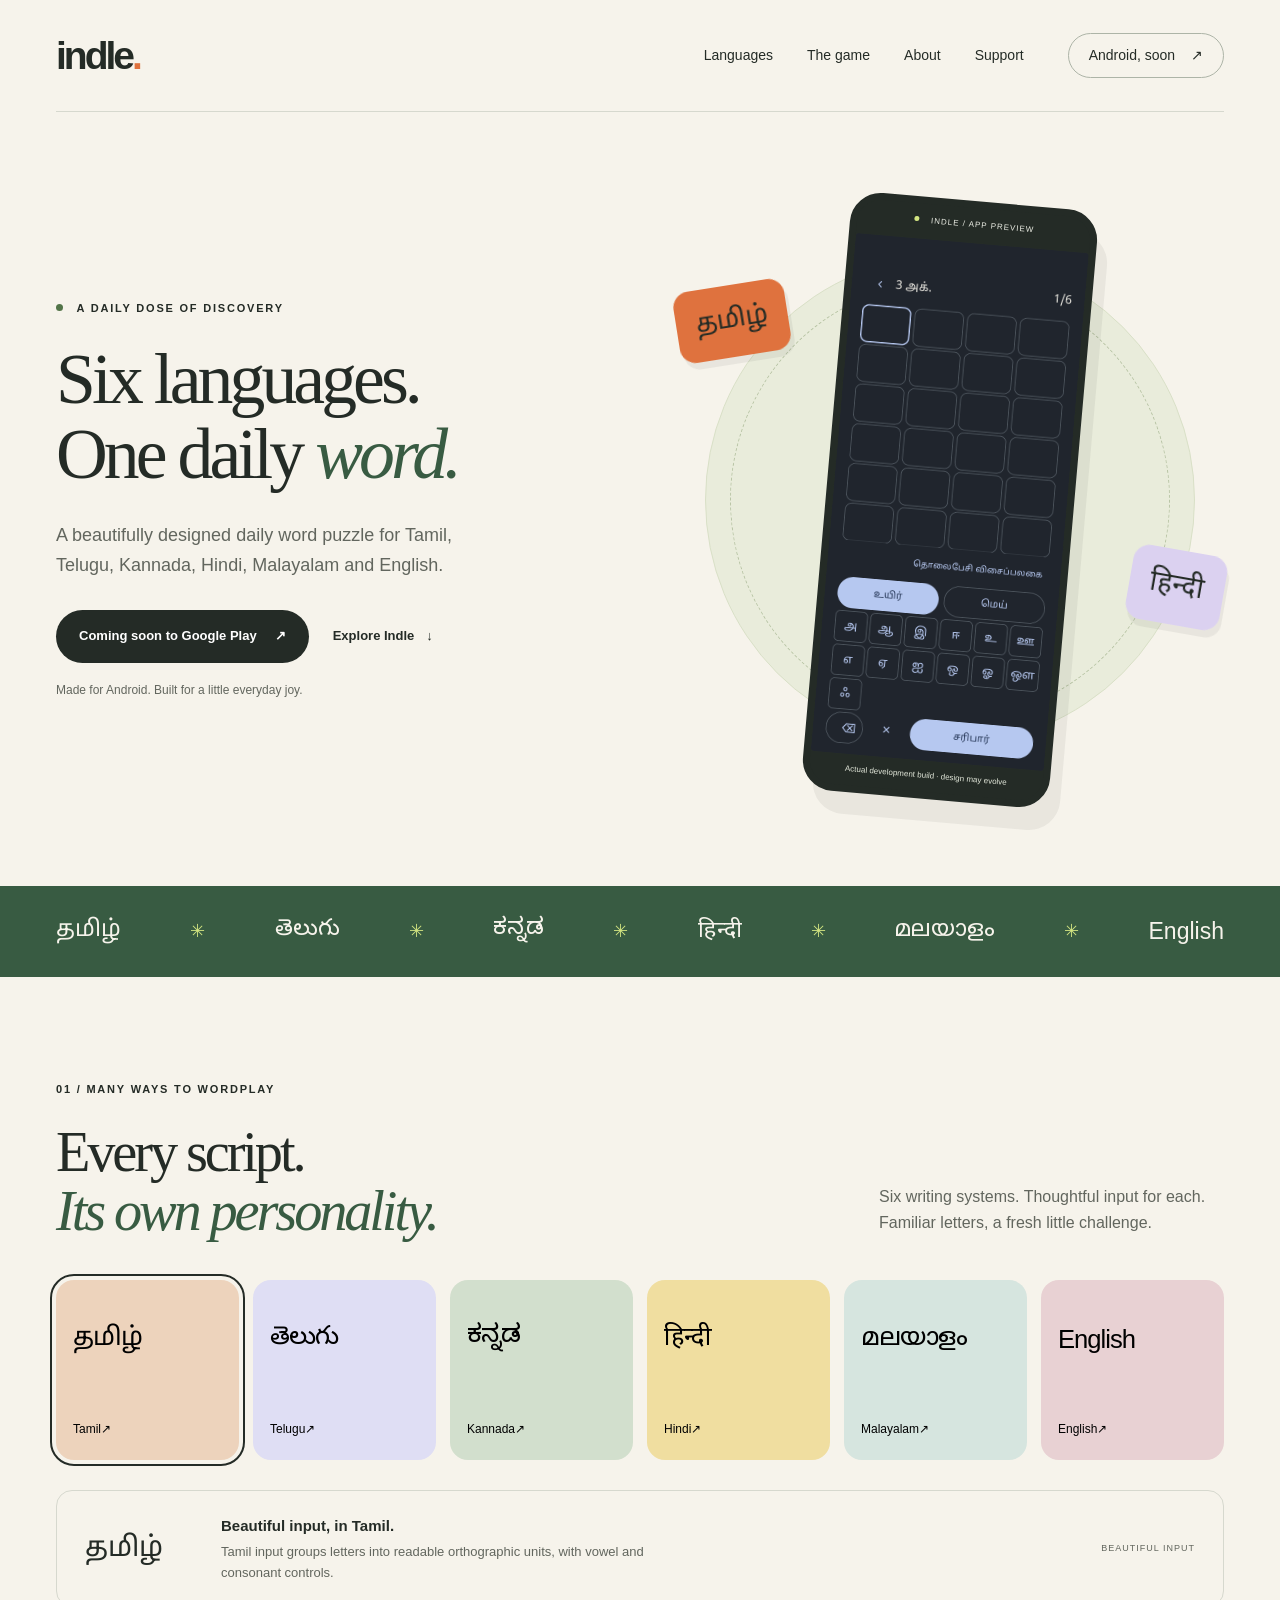
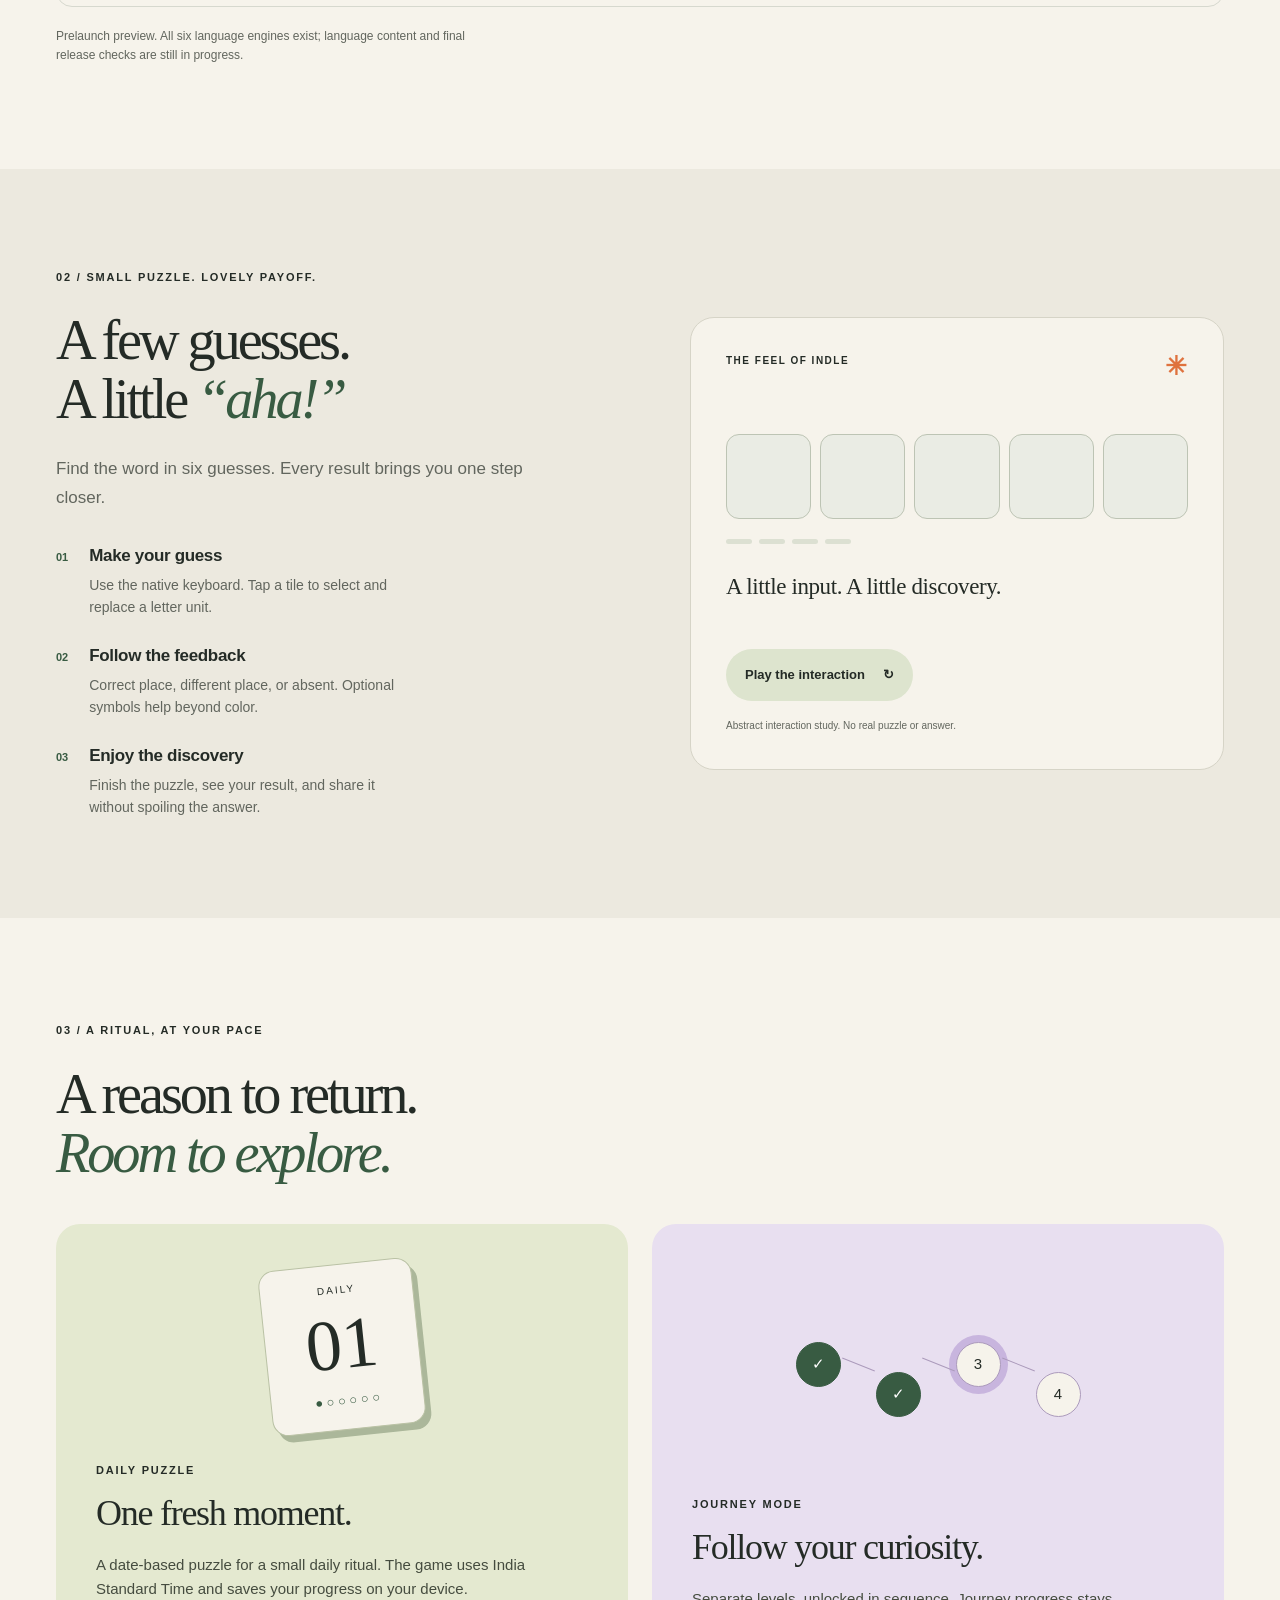
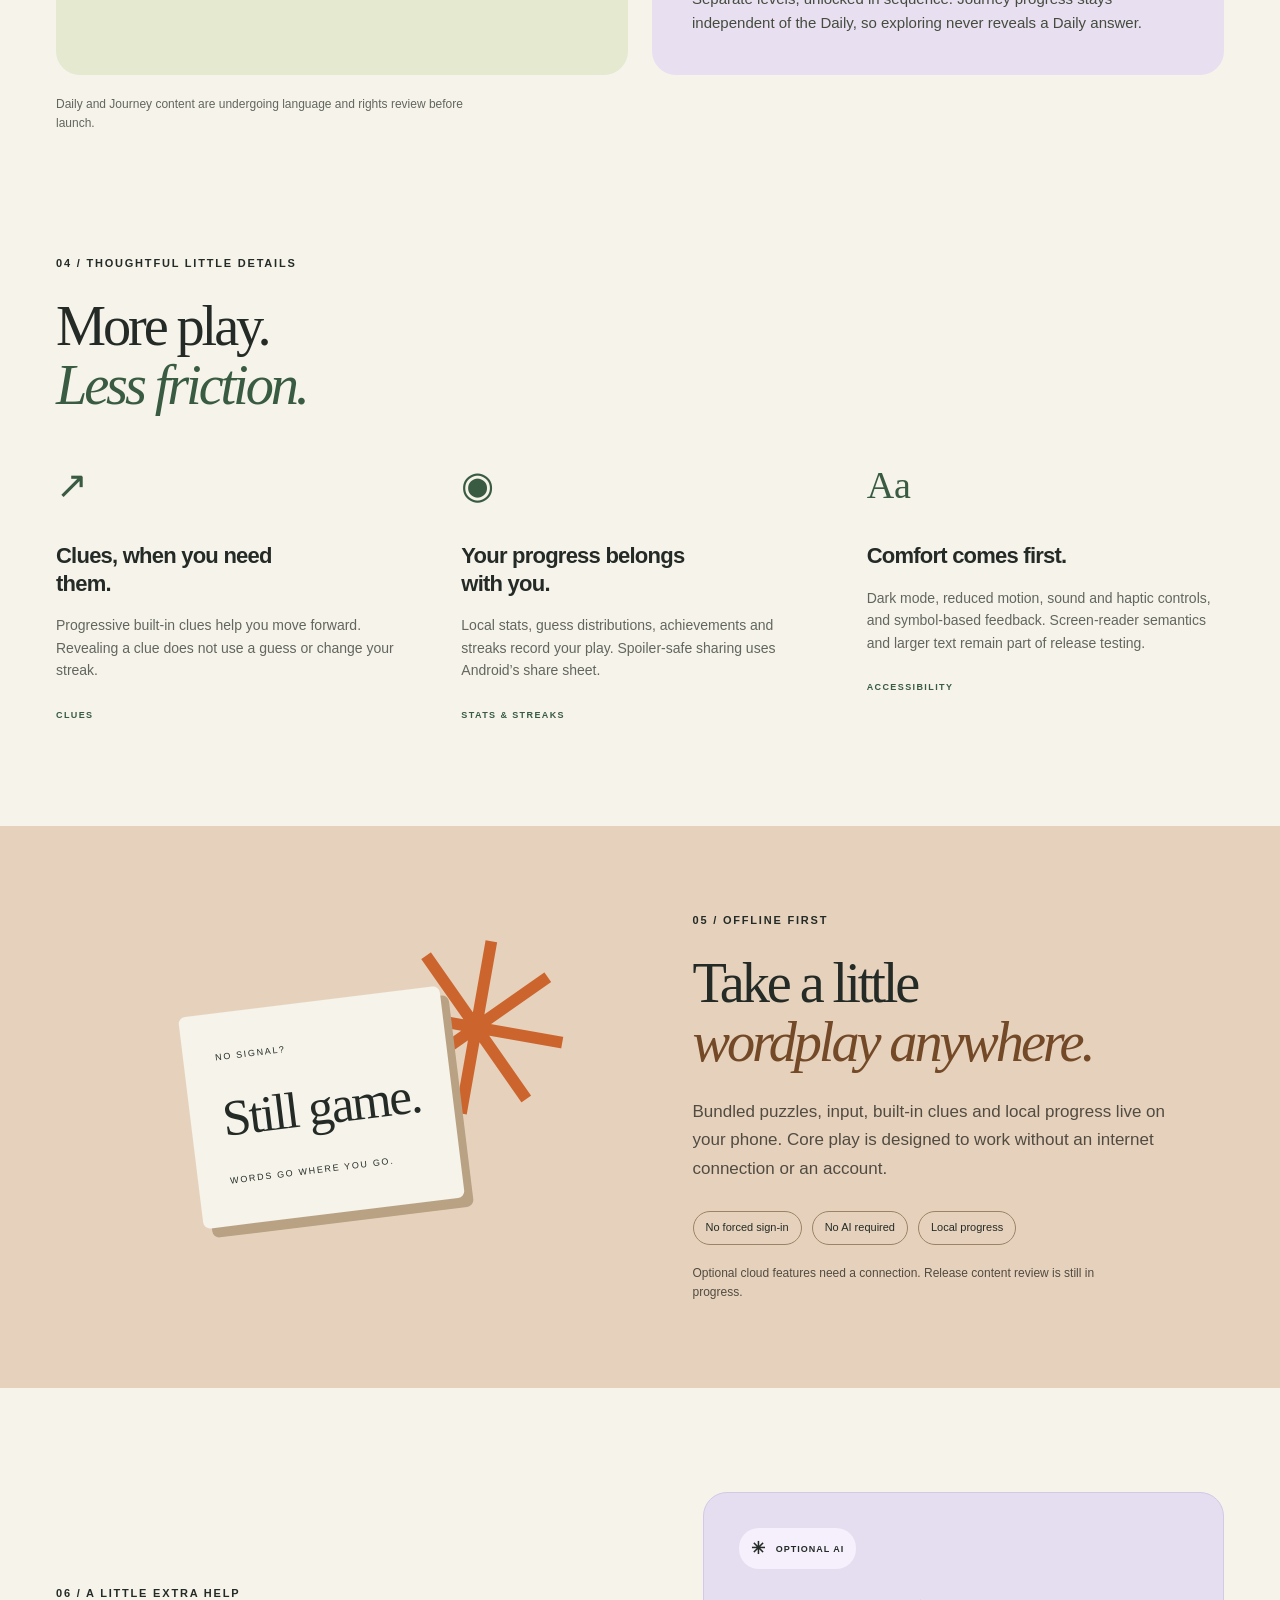
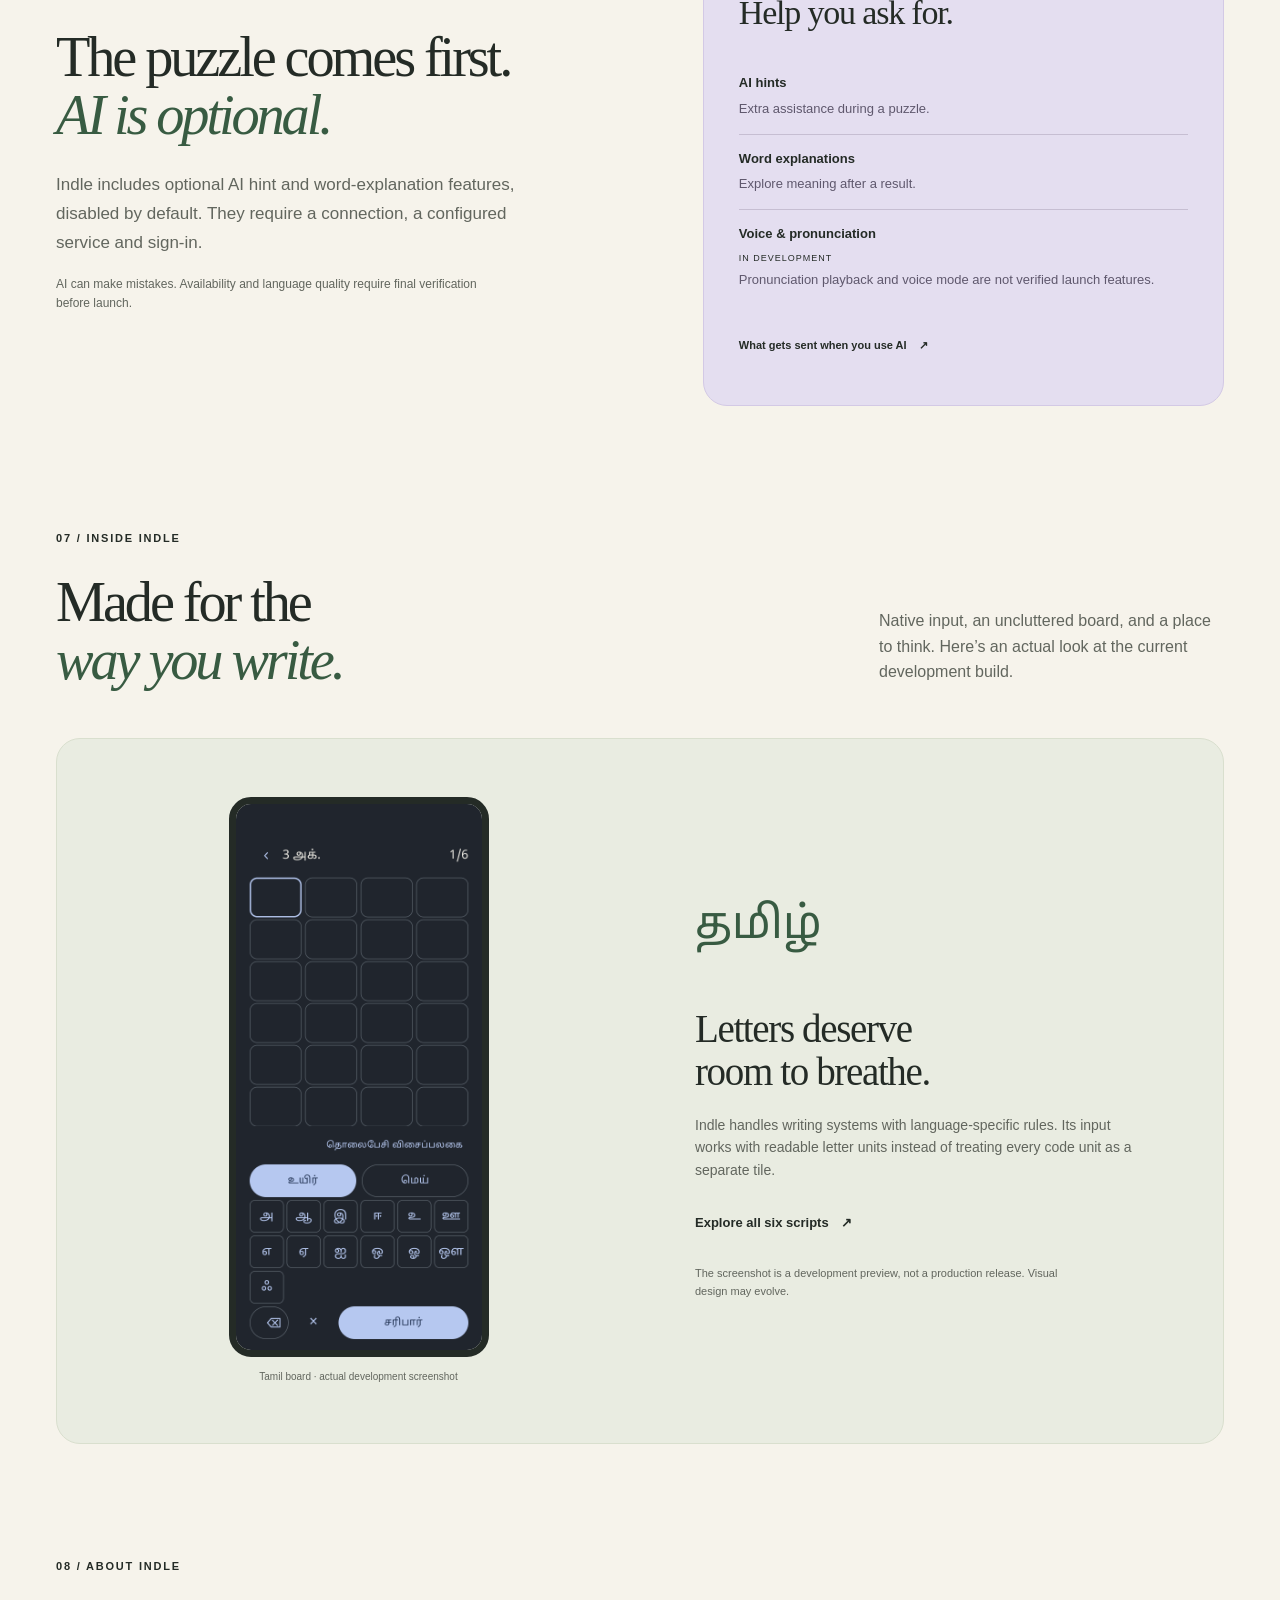
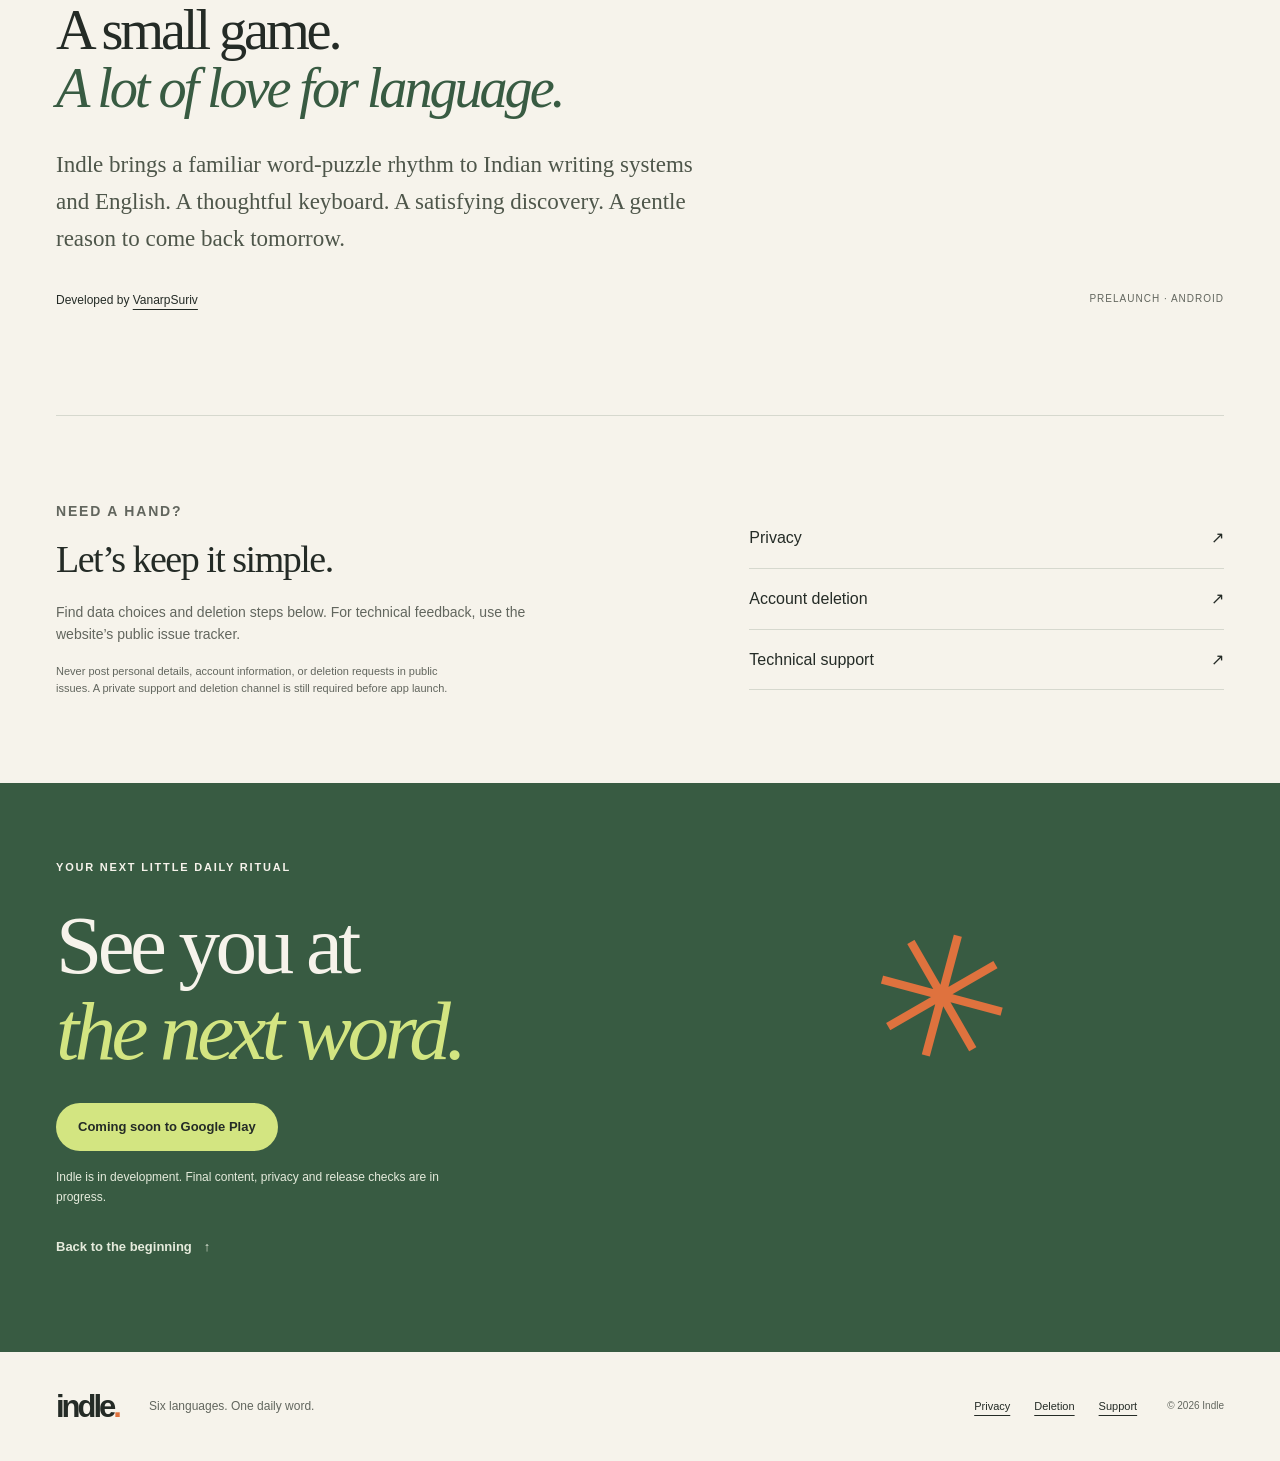
==== index.html @ 107a2e64 "feat: publish Indle prelaunch website" ====
<!doctype html>
<html lang="en">
<head>
  <meta charset="utf-8">
  <meta name="viewport" content="width=device-width, initial-scale=1">
  <meta name="theme-color" content="#f6f3eb">
  <title>Indle — Daily Word Puzzle</title>
  <meta name="description" content="Six languages. One daily word. Meet Indle, an offline-first Android word puzzle for Tamil, Telugu, Kannada, Hindi, Malayalam and English. Coming soon.">
  <link rel="canonical" href="https://vanarpsuriv.github.io/Indle-site/">
  <meta property="og:type" content="website">
  <meta property="og:title" content="Indle — Daily Word Puzzle">
  <meta property="og:description" content="A little wordplay. A little discovery. Six languages, one daily ritual. Coming soon to Google Play.">
  <meta property="og:url" content="https://vanarpsuriv.github.io/Indle-site/">
  <meta property="og:image" content="https://vanarpsuriv.github.io/Indle-site/assets/social-card.png">
  <meta property="og:image:alt" content="Indle. Six languages. One daily word.">
  <meta name="twitter:card" content="summary_large_image">
  <meta name="twitter:title" content="Indle — Daily Word Puzzle">
  <meta name="twitter:description" content="Six languages. One daily word. Coming soon to Google Play.">
  <meta name="twitter:image" content="https://vanarpsuriv.github.io/Indle-site/assets/social-card.png">
  <link rel="icon" href="assets/favicon.svg" type="image/svg+xml">
  <link rel="stylesheet" href="styles.css">
  <script src="site.js" defer></script>
</head>
<body>
  <a class="skip" href="#main">Skip to content</a>
  <header class="header wrap">
    <a class="wordmark" href="./" aria-label="Indle home">indle<span class="brand-dot">.</span></a>
    <details class="navigation" open>
      <summary>Menu <span aria-hidden="true">+</span></summary>
      <nav aria-label="Main navigation">
        <a href="#languages">Languages</a><a href="#how-it-works">The game</a><a href="#about">About</a><a href="#support">Support</a>
      </nav>
    </details>
    <a class="nav-cta" href="#android">Android, soon <span aria-hidden="true">↗</span></a>
  </header>
  <main id="main">
    <section class="hero wrap" aria-labelledby="hero-title">
      <div class="hero-copy">
        <p class="eyebrow"><span class="status-dot"></span> A DAILY DOSE OF DISCOVERY</p>
        <h1 id="hero-title">Six languages.<br>One daily <em>word.</em></h1>
        <p class="hero-description">A beautifully designed daily word puzzle for Tamil, Telugu, Kannada, Hindi, Malayalam and English.</p>
        <div class="hero-actions"><a class="button dark" href="#android">Coming soon to Google Play <span aria-hidden="true">↗</span></a><a class="text-link" href="#languages">Explore Indle <span aria-hidden="true">↓</span></a></div>
        <p class="fine">Made for Android. Built for a little everyday joy.</p>
      </div>
      <div class="hero-art">
        <div class="art-ring" aria-hidden="true"></div>
        <div class="script-sticker tamil" lang="ta">தமிழ்</div>
        <div class="script-sticker hindi" lang="hi">हिन्दी</div>
        <figure class="phone-preview">
          <div class="phone-label"><span class="status-dot"></span> INDLE / APP PREVIEW</div>
          <img src="assets/app-board.png" width="1080" height="2400" alt="Actual Indle development build in dark mode, showing an empty Tamil puzzle board and native Tamil keyboard." fetchpriority="high">
          <figcaption>Actual development build · design may evolve</figcaption>
        </figure>
      </div>
    </section>
    <div class="script-ribbon" aria-label="The six Indle languages"><div class="wrap ribbon-inner"><span lang="ta">தமிழ்</span><span aria-hidden="true">✳</span><span lang="te">తెలుగు</span><span aria-hidden="true">✳</span><span lang="kn">ಕನ್ನಡ</span><span aria-hidden="true">✳</span><span lang="hi">हिन्दी</span><span aria-hidden="true">✳</span><span lang="ml">മലയാളം</span><span aria-hidden="true">✳</span><span>English</span></div></div>

    <section class="section wrap" id="languages" aria-labelledby="languages-title">
      <div class="section-heading"><p class="eyebrow">01 / MANY WAYS TO WORDPLAY</p><div class="heading-row"><h2 id="languages-title">Every script.<br><em>Its own personality.</em></h2><p>Six writing systems. Thoughtful input for each. Familiar letters, a fresh little challenge.</p></div></div>
      <div class="language-grid" aria-label="Select a language to explore its writing system">
        <button class="language-card lang-ta" data-language="Tamil" data-script="தமிழ்" data-lang="ta" data-description="Tamil input groups letters into readable orthographic units, with vowel and consonant controls." aria-pressed="true"><span class="native" lang="ta">தமிழ்</span><span class="language-name">Tamil <span aria-hidden="true">↗</span></span></button>
        <button class="language-card lang-te" data-language="Telugu" data-script="తెలుగు" data-lang="te" data-description="Telugu has its own script rules and custom input, keeping each writing system distinct." aria-pressed="false"><span class="native" lang="te">తెలుగు</span><span class="language-name">Telugu <span aria-hidden="true">↗</span></span></button>
        <button class="language-card lang-kn" data-language="Kannada" data-script="ಕನ್ನಡ" data-lang="kn" data-description="Kannada uses a dedicated script engine and language-specific keyboard." aria-pressed="false"><span class="native" lang="kn">ಕನ್ನಡ</span><span class="language-name">Kannada <span aria-hidden="true">↗</span></span></button>
        <button class="language-card lang-hi" data-language="Hindi" data-script="हिन्दी" data-lang="hi" data-description="Hindi input follows Devanagari writing rules rather than counting raw code units as letters." aria-pressed="false"><span class="native" lang="hi">हिन्दी</span><span class="language-name">Hindi <span aria-hidden="true">↗</span></span></button>
        <button class="language-card lang-ml" data-language="Malayalam" data-script="മലയാളം" data-lang="ml" data-description="Malayalam has independent script rules and native input designed around its writing system." aria-pressed="false"><span class="native" lang="ml">മലയാളം</span><span class="language-name">Malayalam <span aria-hidden="true">↗</span></span></button>
        <button class="language-card lang-en" data-language="English" data-script="English" data-lang="en" data-description="English uses familiar QWERTY input and the same six-guess puzzle rhythm." aria-pressed="false"><span class="native">English</span><span class="language-name">English <span aria-hidden="true">↗</span></span></button>
      </div>
      <div class="language-detail"><span id="selected-script" lang="ta">தமிழ்</span><div aria-live="polite" aria-atomic="true"><strong id="selected-language">Beautiful input, in Tamil.</strong><p id="language-description">Tamil input groups letters into readable orthographic units, with vowel and consonant controls.</p></div><span class="detail-tag">BEAUTIFUL INPUT</span></div>
      <p class="fine launch-note">Prelaunch preview. All six language engines exist; language content and final release checks are still in progress.</p>
    </section>

    <section class="play-section" id="how-it-works" aria-labelledby="how-title"><div class="wrap play-layout">
      <div><p class="eyebrow">02 / SMALL PUZZLE. LOVELY PAYOFF.</p><h2 id="how-title">A few guesses.<br>A little <em>“aha!”</em></h2><p class="section-intro">Find the word in six guesses. Every result brings you one step closer.</p><ol class="steps"><li><span>01</span><div><h3>Make your guess</h3><p>Use the native keyboard. Tap a tile to select and replace a letter unit.</p></div></li><li><span>02</span><div><h3>Follow the feedback</h3><p>Correct place, different place, or absent. Optional symbols help beyond color.</p></div></li><li><span>03</span><div><h3>Enjoy the discovery</h3><p>Finish the puzzle, see your result, and share it without spoiling the answer.</p></div></li></ol></div>
      <div class="interaction-card"><div class="card-top"><span>THE FEEL OF INDLE</span><span aria-hidden="true">✳</span></div><div class="demo-tiles" aria-hidden="true"><span></span><span></span><span></span><span></span><span></span></div><div class="demo-progress" aria-hidden="true"><span></span><span></span><span></span><span></span></div><div class="confetti" aria-hidden="true"></div><p class="demo-state" id="demo-state" aria-live="polite">A little input. A little discovery.</p><button class="button demo-button" id="replay">Play the interaction <span aria-hidden="true">↻</span></button><p class="fine">Abstract interaction study. No real puzzle or answer.</p></div>
    </div></section>

    <section class="section wrap" aria-labelledby="modes-title"><p class="eyebrow">03 / A RITUAL, AT YOUR PACE</p><h2 id="modes-title">A reason to return.<br><em>Room to explore.</em></h2><div class="mode-grid">
      <article class="mode-card daily" id="daily"><div class="mode-illustration calendar" aria-hidden="true"><span>DAILY</span><strong>01</strong><div>● ○ ○ ○ ○ ○</div></div><p class="eyebrow">DAILY PUZZLE</p><h3>One fresh moment.</h3><p>A date-based puzzle for a small daily ritual. The game uses India Standard Time and saves your progress on your device.</p></article>
      <article class="mode-card journey" id="journey"><div class="mode-illustration journey-path" aria-hidden="true"><i>✓</i><span></span><i>✓</i><span></span><i>3</i><span></span><i>4</i></div><p class="eyebrow">JOURNEY MODE</p><h3>Follow your curiosity.</h3><p>Separate levels, unlocked in sequence. Journey progress stays independent of the Daily, so exploring never reveals a Daily answer.</p></article>
    </div><p class="fine launch-note">Daily and Journey content are undergoing language and rights review before launch.</p></section>

    <section class="section wrap feature-section" aria-labelledby="features-title"><div class="section-heading"><p class="eyebrow">04 / THOUGHTFUL LITTLE DETAILS</p><h2 id="features-title">More play.<br><em>Less friction.</em></h2></div><div class="feature-grid">
      <article class="feature"><div class="feature-symbol" aria-hidden="true">↗</div><h3>Clues, when you need them.</h3><p>Progressive built-in clues help you move forward. Revealing a clue does not use a guess or change your streak.</p><span class="feature-label">CLUES</span></article>
      <article class="feature"><div class="feature-symbol" aria-hidden="true">◉</div><h3>Your progress belongs with you.</h3><p>Local stats, guess distributions, achievements and streaks record your play. Spoiler-safe sharing uses Android’s share sheet.</p><span class="feature-label">STATS &amp; STREAKS</span></article>
      <article class="feature"><div class="feature-symbol" aria-hidden="true">Aa</div><h3>Comfort comes first.</h3><p>Dark mode, reduced motion, sound and haptic controls, and symbol-based feedback. Screen-reader semantics and larger text remain part of release testing.</p><span class="feature-label">ACCESSIBILITY</span></article>
    </div></section>

    <section class="offline-section" id="offline" aria-labelledby="offline-title"><div class="wrap offline-layout"><div class="offline-art" aria-hidden="true"><div class="sun">✳</div><div class="offline-note"><span>NO SIGNAL?</span><strong>Still game.</strong><span>WORDS GO WHERE YOU GO.</span></div></div><div><p class="eyebrow">05 / OFFLINE FIRST</p><h2 id="offline-title">Take a little<br><em>wordplay anywhere.</em></h2><p class="section-intro">Bundled puzzles, input, built-in clues and local progress live on your phone. Core play is designed to work without an internet connection or an account.</p><div class="offline-facts"><span>No forced sign-in</span><span>No AI required</span><span>Local progress</span></div><p class="fine">Optional cloud features need a connection. Release content review is still in progress.</p></div></div></section>

    <section class="section wrap" id="ai" aria-labelledby="ai-title"><div class="ai-layout"><div><p class="eyebrow">06 / A LITTLE EXTRA HELP</p><h2 id="ai-title">The puzzle comes first.<br><em>AI is optional.</em></h2><p class="section-intro">Indle includes optional AI hint and word-explanation features, disabled by default. They require a connection, a configured service and sign-in.</p><p class="fine">AI can make mistakes. Availability and language quality require final verification before launch.</p></div><div class="ai-card"><div class="ai-chip"><span aria-hidden="true">✳</span> OPTIONAL AI</div><h3>Help you ask for.</h3><ul><li><strong>AI hints</strong><span>Extra assistance during a puzzle.</span></li><li><strong>Word explanations</strong><span>Explore meaning after a result.</span></li><li id="voice"><strong>Voice &amp; pronunciation <span class="small-badge">IN DEVELOPMENT</span></strong><span>Pronunciation playback and voice mode are not verified launch features.</span></li></ul><a class="text-link" href="privacy.html#app-ai">What gets sent when you use AI <span aria-hidden="true">↗</span></a></div></div></section>

    <section class="section wrap screenshots" id="screenshots" aria-labelledby="screens-title"><div class="heading-row"><div><p class="eyebrow">07 / INSIDE INDLE</p><h2 id="screens-title">Made for the<br><em>way you write.</em></h2></div><p>Native input, an uncluttered board, and a place to think. Here’s an actual look at the current development build.</p></div><div class="screenshot-layout"><figure><a href="assets/app-board.png" aria-label="Open full-size screenshot of the Tamil board"><img src="assets/app-board.png" width="1080" height="2400" alt="Empty Tamil board with six rows, selected tile outline, and Tamil vowel keyboard in Indle’s dark mode." loading="lazy" decoding="async"></a><figcaption>Tamil board · actual development screenshot</figcaption></figure><div class="screenshot-notes"><span class="big-script" lang="ta">தமிழ்</span><h3>Letters deserve<br>room to breathe.</h3><p>Indle handles writing systems with language-specific rules. Its input works with readable letter units instead of treating every code unit as a separate tile.</p><a class="text-link" href="#languages">Explore all six scripts <span aria-hidden="true">↗</span></a><p class="fine">The screenshot is a development preview, not a production release. Visual design may evolve.</p></div></div></section>

    <section class="section wrap about" id="about" aria-labelledby="about-title"><p class="eyebrow">08 / ABOUT INDLE</p><h2 id="about-title">A small game.<br><em>A lot of love for language.</em></h2><p class="about-copy">Indle brings a familiar word-puzzle rhythm to Indian writing systems and English. A thoughtful keyboard. A satisfying discovery. A gentle reason to come back tomorrow.</p><div class="about-bottom"><span>Developed by <a href="https://github.com/VanarpSuriv">VanarpSuriv</a></span><span class="prelaunch">PRELAUNCH · ANDROID</span></div></section>

    <section class="support-section wrap" id="support" aria-labelledby="support-title"><div><p class="eyebrow">NEED A HAND?</p><h2 id="support-title">Let’s keep it simple.</h2><p>Find data choices and deletion steps below. For technical feedback, use the website’s public issue tracker.</p><p class="fine">Never post personal details, account information, or deletion requests in public issues. A private support and deletion channel is still required before app launch.</p></div><div class="support-links"><a href="privacy.html">Privacy <span aria-hidden="true">↗</span></a><a href="account-deletion.html">Account deletion <span aria-hidden="true">↗</span></a><a href="https://github.com/VanarpSuriv/Indle-site/issues">Technical support <span aria-hidden="true">↗</span></a></div></section>

    <section class="android-section" id="android" aria-labelledby="android-title"><div class="wrap"><p class="eyebrow">YOUR NEXT LITTLE DAILY RITUAL</p><h2 id="android-title">See you at<br><em>the next word.</em><span aria-hidden="true">✳</span></h2><p class="launch-pill">Coming soon to Google Play</p><p>Indle is in development. Final content, privacy and release checks are in progress.</p><a class="text-link" href="#main">Back to the beginning <span aria-hidden="true">↑</span></a></div></section>
  </main>
  <footer class="wrap footer"><a class="wordmark" href="./" aria-label="Indle home">indle<span class="brand-dot">.</span></a><p>Six languages. One daily word.</p><nav aria-label="Footer navigation"><a href="privacy.html">Privacy</a><a href="account-deletion.html">Deletion</a><a href="#support">Support</a></nav><span class="fine">© 2026 Indle</span></footer>
</body>
</html>
---- styles.css ----
@font-face{font-family:Noto Tamil;src:url('assets/fonts/noto_sans_tamil.ttf') format('truetype');font-display:swap}
@font-face{font-family:Noto Telugu;src:url('assets/fonts/noto_sans_telugu.ttf') format('truetype');font-display:swap}
@font-face{font-family:Noto Kannada;src:url('assets/fonts/noto_sans_kannada.ttf') format('truetype');font-display:swap}
@font-face{font-family:Noto Hindi;src:url('assets/fonts/noto_sans_devanagari.ttf') format('truetype');font-display:swap}
@font-face{font-family:Noto Malayalam;src:url('assets/fonts/noto_sans_malayalam.ttf') format('truetype');font-display:swap}
:root{--paper:#f6f3eb;--ink:#242b26;--muted:#62665e;--green:#385b42;--line:#d6d8ce;--orange:#df723e;--lavender:#dbd1f0;--lime:#d3e581;--radius:24px}
*{box-sizing:border-box}html{scroll-behavior:smooth;scroll-padding-top:26px}body{margin:0;background:var(--paper);color:var(--ink);font-family:Arial,Helvetica,sans-serif;font-size:16px;line-height:1.6}button,a{-webkit-tap-highlight-color:transparent}button{font:inherit}a{color:inherit;text-underline-offset:5px}button,a,summary{touch-action:manipulation}a:focus-visible,button:focus-visible,summary:focus-visible{outline:3px solid #315fab;outline-offset:6px}button{cursor:pointer}img{display:block;max-width:100%;height:auto}h1,h2,h3,p,figure{margin:0}h1,h2{font-family:Georgia,'Times New Roman',serif;font-weight:400;line-height:1.04;letter-spacing:-.055em}h1{font-size:clamp(58px,5.6vw,88px)}h2{font-size:clamp(44px,4.4vw,64px)}h3{font-size:24px;line-height:1.25;letter-spacing:-.035em}em{font-weight:400}p{max-width:65ch}h1 em,h2 em{color:var(--green)}.wrap{width:min(1280px,calc(100% - 112px));margin-inline:auto}.header{height:112px;display:flex;align-items:center;gap:44px;border-bottom:1px solid var(--line)}.wordmark{font-weight:800;font-size:39px;letter-spacing:-3px;line-height:1;text-decoration:none}.brand-dot{color:var(--orange)}.navigation{margin-left:auto}.navigation summary{display:none}.navigation nav{display:flex;align-items:center;gap:34px}.navigation a,.nav-cta{font-size:14px;text-decoration:none}.navigation a:hover,.text-link:hover{text-decoration:underline}.nav-cta{border:1px solid #adb4a7;border-radius:30px;padding:10px 20px;white-space:nowrap}.nav-cta span{margin-left:12px}.skip{position:absolute;top:12px;left:12px;background:var(--ink);color:white;padding:12px 20px;z-index:10;transform:translateY(-180%)}.skip:focus{transform:none}.eyebrow{font-size:11px;font-weight:700;letter-spacing:1.8px;line-height:1.5;margin-bottom:26px}.status-dot{display:inline-block;width:7px;height:7px;border-radius:50%;background:#527448;margin-right:9px;vertical-align:1px}.hero{display:grid;grid-template-columns:1.08fr 1fr;gap:28px;padding-block:78px 76px;align-items:center;min-height:770px}.hero h1{margin-bottom:30px}.hero-description{font-size:18px;color:var(--muted);line-height:1.65;max-width:425px}.hero-actions{display:flex;align-items:center;gap:24px;margin:30px 0 18px;flex-wrap:wrap}.button{display:inline-flex;align-items:center;justify-content:space-between;gap:18px;border-radius:30px;padding:16px 23px;min-height:52px;text-decoration:none;font-size:13px;font-weight:600;border:0;transition:transform .2s,background .2s}.button:hover{transform:translateY(-2px)}.dark{background:var(--ink);color:white}.dark:hover{background:var(--green)}.text-link{display:inline-flex;align-items:center;gap:12px;text-decoration:none;font-size:13px;font-weight:600;min-height:48px}.fine{font-size:12px;line-height:1.6;color:var(--muted)}.hero-art{position:relative;display:flex;justify-content:center;min-height:620px;align-items:center}.art-ring{position:absolute;width:min(100%,490px);height:490px;border-radius:50%;background:#e9ecdb;transform:rotate(-15deg);border:1px solid #d9e0c7}.art-ring:after{content:'';position:absolute;inset:24px;border-radius:50%;border:1px dashed #b9c5a6}.phone-preview{position:relative;width:248px;border:7px solid var(--ink);border-radius:31px;background:var(--ink);transform:rotate(5deg);box-shadow:12px 22px 0 #242b2610;overflow:hidden}.phone-label{color:#eceee5;font-size:8px;letter-spacing:1px;padding:11px 7px;text-align:center}.phone-label .status-dot{background:var(--lime);height:5px;width:5px}.phone-preview img{border-radius:4px}.phone-preview figcaption{padding:9px 7px;color:#e2e7da;text-align:center;font-size:8px}.script-sticker{position:absolute;z-index:1;border-radius:16px;padding:15px 20px;box-shadow:3px 7px 0 #242b2610}.tamil{left:0;top:95px;transform:rotate(-9deg);background:var(--orange);color:#232b25;font-size:26px}.hindi{right:0;top:360px;transform:rotate(10deg);background:var(--lavender);font-size:28px}.script-ribbon{background:var(--green);color:var(--paper);padding:27px 0}.ribbon-inner{display:flex;align-items:center;justify-content:space-between;gap:14px;font-size:23px}.ribbon-inner>[aria-hidden]{color:var(--lime);font-size:18px}.section{padding-block:104px}.section-heading{margin-bottom:40px}.heading-row{display:flex;align-items:flex-end;justify-content:space-between;gap:60px}.heading-row>p{max-width:345px;color:var(--muted);padding-bottom:5px;font-size:16px}.language-grid{display:grid;grid-template-columns:repeat(6,1fr);gap:14px}.language-card{padding:34px 16px 20px;min-height:180px;border:1px solid transparent;border-radius:18px;text-align:left;display:flex;flex-direction:column;justify-content:space-between;gap:25px;transition:transform .22s,box-shadow .22s}.language-card:hover{transform:translateY(-5px)}.language-card[aria-pressed=true]{outline:2px solid var(--ink);outline-offset:4px}.native{font-size:clamp(20px,2vw,27px);line-height:1.9;white-space:nowrap;letter-spacing:-1px}.language-name{display:flex;align-items:center;justify-content:space-between;font-size:12px}.lang-ta{background:#edd3bc}.lang-te{background:#dfdef4}.lang-kn{background:#d2dfcd}.lang-hi{background:#f0dea0}.lang-ml{background:#d6e5df}.lang-en{background:#e8d1d3}.language-detail{margin-top:30px;display:flex;align-items:center;gap:26px;padding:22px 28px;border:1px solid var(--line);border-radius:16px}.language-detail>span:first-child{font-size:28px;min-width:110px;line-height:2}.language-detail strong{font-size:15px}.language-detail p{font-size:13px;color:var(--muted);margin-top:3px}.detail-tag{margin-left:auto;font-size:9px;letter-spacing:1px;white-space:nowrap;color:var(--muted)}.launch-note{margin-top:20px}.play-section{background:#ece9df;padding-block:100px}.play-layout{display:grid;grid-template-columns:1fr 1fr;gap:100px;align-items:center}.section-intro{font-size:17px;color:var(--muted);margin-top:26px;line-height:1.7;max-width:490px}.steps{list-style:none;padding:0;margin:33px 0 0;display:grid;gap:27px}.steps li{display:flex;gap:21px;align-items:flex-start}.steps li>span{font-size:11px;font-weight:700;margin-top:4px;color:var(--green)}.steps h3{font-size:17px;margin-bottom:7px;letter-spacing:-.02em}.steps p{font-size:14px;color:var(--muted);max-width:330px}.interaction-card{position:relative;background:var(--paper);padding:35px;border-radius:var(--radius);border:1px solid #d6d4c7;min-height:393px;overflow:hidden}.card-top{display:flex;justify-content:space-between;font-size:10px;letter-spacing:1.5px;font-weight:600}.card-top span:last-child{color:var(--orange);font-size:26px;line-height:1}.demo-tiles{display:grid;grid-template-columns:repeat(5,1fr);gap:9px;margin:55px 0 20px}.demo-tiles span{aspect-ratio:1;border-radius:13px;background:#eaece4;border:1px solid #bdc4b4;display:flex;align-items:center;justify-content:center;font-size:22px;font-weight:600;transition:background .3s,transform .25s,color .3s,border-color .25s}.demo-tiles .selected{outline:3px solid var(--green);outline-offset:3px;transform:scale(.94)}.demo-tiles .correct{background:var(--green);color:var(--paper);border-color:var(--green)}.demo-tiles .elsewhere{background:#ecd17e;border-color:#c4a345}.demo-tiles .absent{background:#d8dbd2}.demo-progress{display:flex;gap:7px;margin-bottom:28px}.demo-progress span{width:26px;height:5px;border-radius:4px;background:#dce0d2;transition:background .3s}.demo-progress span.done{background:var(--green)}.demo-state{font-family:Georgia,serif;font-size:23px;line-height:1.3;min-height:60px;letter-spacing:-.4px}.demo-button{background:#dde4ce;color:var(--ink);padding:13px 19px;margin:17px 0}.interaction-card .fine{font-size:10px}.confetti{position:absolute;inset:0;pointer-events:none}.confetti i{position:absolute;width:7px;height:12px;background:var(--orange);left:50%;top:40%;animation:burst .9s forwards}.confetti i:nth-child(even){background:var(--green)}.confetti i:nth-child(3n){background:#b19bce}@keyframes burst{to{transform:translate(var(--dx),var(--dy)) rotate(var(--spin));opacity:0}}.mode-grid{margin-top:42px;display:grid;grid-template-columns:1fr 1fr;gap:24px}.mode-card{border-radius:var(--radius);padding:40px}.mode-card .eyebrow{margin-bottom:12px}.mode-card h3{font-family:Georgia,serif;font-weight:400;font-size:36px;margin-bottom:17px}.mode-card p:last-child{max-width:460px;font-size:15px;color:#454c3f}.daily{background:#e4e9d0}.journey{background:#e8dff0}.mode-illustration{height:200px;display:flex;align-items:center;justify-content:center;margin-bottom:32px}.calendar{position:relative;margin-inline:auto;width:154px;height:166px;background:var(--paper);border:1px solid #bac2a5;border-radius:16px;box-shadow:5px 7px 0 #abb79a;transform:rotate(-6deg);display:flex;flex-direction:column;gap:3px}.calendar>span{font-size:10px;letter-spacing:2px}.calendar strong{font-family:Georgia,serif;font-size:72px;font-weight:400;line-height:1.2}.calendar>div{font-size:13px;color:var(--green)}.journey-path{gap:0}.journey-path i{font-style:normal;background:var(--paper);border:1px solid #ac9bbc;border-radius:50%;width:45px;height:45px;display:grid;place-items:center;font-size:15px}.journey-path i:nth-of-type(-n+2){background:var(--green);color:white;border-color:var(--green)}.journey-path i:nth-of-type(3){box-shadow:0 0 0 7px #c8b5de}.journey-path i:nth-of-type(even){transform:translateY(30px)}.journey-path>span{width:35px;height:1px;background:#ac9bbc;transform:rotate(22deg)}.feature-section{padding-top:18px}.feature-grid{display:grid;grid-template-columns:repeat(3,1fr);gap:48px}.feature-symbol{font-family:Georgia,serif;font-size:38px;margin-bottom:27px;color:var(--green)}.feature h3{font-size:22px;max-width:250px;margin-bottom:17px}.feature p{font-size:14px;color:var(--muted)}.feature-label{display:block;font-size:9px;letter-spacing:1.4px;margin-top:26px;color:var(--green);font-weight:700}.offline-section{padding-block:86px;background:#e6d2bc}.offline-layout{display:grid;grid-template-columns:1fr 1fr;gap:105px;align-items:center}.offline-art{min-height:390px;position:relative;display:flex;align-items:center;justify-content:center}.sun{position:absolute;font-size:240px;color:#cc642e;line-height:1;top:0;right:12px;transform:rotate(10deg)}.offline-note{position:relative;background:var(--paper);border-radius:7px;padding:37px 32px;transform:rotate(-7deg);box-shadow:8px 10px 0 #b9a283;display:flex;flex-direction:column;gap:27px;max-width:100%}.offline-note span{font-size:9px;letter-spacing:1.7px}.offline-note strong{font-family:Georgia,serif;font-size:51px;font-weight:400;letter-spacing:-2px;line-height:1.1}.offline-layout h2 em{color:#734927}.offline-layout .fine{margin-top:19px;color:#514b41}.offline-layout .section-intro{color:#514b41}.offline-facts{display:flex;gap:10px;flex-wrap:wrap;margin-top:27px}.offline-facts span{border:1px solid #9c8267;border-radius:20px;padding:7px 12px;font-size:11px}.ai-layout{display:grid;grid-template-columns:1.08fr 1fr;gap:84px;align-items:center}.ai-card{background:#e4def0;border:1px solid #d3c9e5;border-radius:var(--radius);padding:35px}.ai-chip{display:inline-flex;align-items:center;gap:10px;background:#f5f0fc;border-radius:20px;padding:7px 12px;font-size:9px;letter-spacing:1px;font-weight:700;margin-bottom:23px}.ai-chip span{font-size:17px}.ai-card h3{font-family:Georgia,serif;font-size:34px;font-weight:400}.ai-card ul{padding:0;margin:24px 0 17px;list-style:none}.ai-card li{padding-block:14px;border-bottom:1px solid #c6bed2;display:flex;flex-direction:column;font-size:13px;gap:5px}.ai-card li:last-child{border:0}.ai-card li>span{color:#5f586d}.small-badge{display:block;font-weight:400;font-size:9px;letter-spacing:1px;margin-top:6px}.ai-layout>.ai-card .text-link{font-size:11px}.ai-layout>div>.fine{margin-top:17px}.screenshots{padding-top:20px}.screenshot-layout{display:grid;grid-template-columns:1fr 1fr;gap:110px;margin-top:48px;background:#e9ece1;border:1px solid #d9dfce;border-radius:var(--radius);padding:58px 75px;align-items:center}.screenshot-layout figure{margin-inline:auto;max-width:260px}.screenshot-layout img{border:7px solid var(--ink);border-radius:22px}.screenshot-layout figcaption{text-align:center;font-size:10px;color:var(--muted);margin-top:12px}.big-script{font-size:45px;color:var(--green);display:block;margin-bottom:35px;line-height:2}.screenshot-notes h3{font-family:Georgia,serif;font-weight:400;font-size:39px;line-height:1.12;margin-bottom:20px}.screenshot-notes p{font-size:14px;color:var(--muted)}.screenshot-notes .text-link{margin-block:18px}.screenshot-notes .fine{font-size:11px}.about{padding-top:10px;border-bottom:1px solid var(--line)}.about-copy{font-family:Georgia,serif;font-size:23px;line-height:1.6;max-width:660px;color:#4e564a;margin-top:29px}.about-bottom{display:flex;justify-content:space-between;gap:24px;margin-top:34px;font-size:12px}.prelaunch{letter-spacing:1px;font-size:10px;color:var(--muted)}.support-section{display:grid;grid-template-columns:1.25fr 1fr;gap:100px;padding-block:85px}.support-section .eyebrow{margin-bottom:18px}.support-section h2{font-size:38px;letter-spacing:-1.5px;margin-bottom:22px}.support-section p{font-size:14px;color:var(--muted)}.support-section .fine{font-size:11px;margin-top:17px}.support-links{display:flex;flex-direction:column;justify-content:center}.support-links a{display:flex;align-items:center;justify-content:space-between;padding:17px 0;border-bottom:1px solid var(--line);text-decoration:none;font-size:16px}.support-links a:hover{color:var(--green)}.android-section{background:var(--green);color:var(--paper);padding-block:76px 80px;overflow:hidden}.android-section h2{position:relative;font-size:clamp(64px,6.5vw,96px);max-width:950px}.android-section h2 em{color:#d3e581}.android-section h2>span{position:absolute;right:0;top:10px;color:var(--orange);font-size:170px;transform:rotate(15deg)}.launch-pill{display:inline-block;background:var(--lime);color:var(--ink);padding:14px 22px;border-radius:30px;margin:28px 0 17px;font-size:13px;font-weight:600}.android-section .launch-pill+p{font-size:12px;color:#e5ebdc}.android-section .text-link{margin-top:17px;color:#e5ebdc}.footer{display:flex;align-items:center;gap:30px;padding-block:39px}.footer .wordmark{font-size:31px}.footer>p{font-size:12px;color:var(--muted)}.footer nav{margin-left:auto;display:flex;gap:24px;font-size:11px}.footer .fine{font-size:10px}.legal{max-width:820px;padding-block:75px 90px}.legal h1{font-size:64px;margin-bottom:25px}.legal .lead{font-size:20px;font-family:Georgia,serif;color:#50594c;margin-bottom:28px}.legal h2{font-family:Arial,sans-serif;font-weight:600;font-size:23px;letter-spacing:-.5px;margin:35px 0 12px;line-height:1.3}.legal p,.legal li{font-size:15px;color:#50564d}.legal p+p{margin-top:14px}.notice{padding:22px 25px;border:1px solid #c7baa2;border-radius:16px;background:#eee4d5;margin-block:28px}.notice p{color:#544534}.notice strong{color:var(--ink)}.legal li{margin-block:10px}.legal .eyebrow{color:var(--ink)}.legal a{overflow-wrap:anywhere}.error-number{font-family:Georgia,serif;font-size:130px;color:var(--green);line-height:1}
:lang(ta){font-family:Noto Tamil,Arial,sans-serif}:lang(te){font-family:Noto Telugu,Arial,sans-serif}:lang(kn){font-family:Noto Kannada,Arial,sans-serif}:lang(hi){font-family:Noto Hindi,Arial,sans-serif}:lang(ml){font-family:Noto Malayalam,Arial,sans-serif}
@media(min-width:801px){.navigation:not([open])>nav{display:flex}}
@media(min-width:1500px){.hero{gap:85px}.hero-art{margin-right:25px}.hero h1{font-size:91px}}
@media(max-width:1100px){.wrap{width:calc(100% - 72px)}.header{gap:28px}.navigation nav{gap:24px}.hero-actions{gap:12px}.hero{gap:20px}.hero-art{min-height:580px}.tamil{left:0;top:85px;font-size:23px}.hindi{right:-8px;font-size:24px}.language-grid{gap:11px}.language-card{padding:25px 11px 18px;min-height:160px}.native{font-size:20px}.play-layout,.offline-layout{gap:55px}.ai-layout{gap:45px}.screenshot-layout{padding:45px;gap:60px}.support-section{gap:60px}.feature-grid{gap:28px}}
@media(max-width:800px){.wrap{width:calc(100% - 48px)}.header{height:90px;gap:20px}.wordmark{font-size:35px}.navigation{position:relative;order:3;margin-left:0}.navigation summary{display:flex;list-style:none;gap:12px;align-items:center;min-height:48px;font-size:13px;cursor:pointer}.navigation summary::-webkit-details-marker{display:none}.navigation summary span{font-size:20px}.navigation[open] nav{position:absolute;right:0;top:55px;background:var(--paper);border:1px solid var(--line);border-radius:14px;padding:12px 21px;z-index:5;min-width:175px;display:flex;align-items:stretch;flex-direction:column;gap:0;box-shadow:0 8px 18px #242b2610}.navigation nav a{padding-block:13px}.nav-cta{margin-left:auto;font-size:11px;padding:8px 15px}.hero{padding-block:59px 47px;grid-template-columns:1fr 1fr;gap:10px;min-height:650px}.hero h1{font-size:57px}.hero-description{font-size:15px}.hero .eyebrow{font-size:9px;letter-spacing:1.3px}.hero-art{min-height:525px}.phone-preview{width:200px;transform:rotate(4deg)}.art-ring{height:330px;width:330px}.script-sticker{padding:10px 12px}.tamil{top:50px;left:0;font-size:19px}.hindi{top:355px;right:-7px;font-size:20px}.hero-actions{gap:9px;margin-top:23px}.hero-actions .button{font-size:11px;padding:14px 17px;gap:10px}.hero-actions .text-link{font-size:12px}.hero .fine{font-size:10px}.ribbon-inner{font-size:16px;gap:9px}.ribbon-inner>[aria-hidden]{font-size:12px}.script-ribbon{padding-block:24px}.section{padding-block:76px}.heading-row{gap:30px}.heading-row>p{max-width:260px;font-size:14px}.language-grid{grid-template-columns:repeat(3,1fr);gap:18px}.language-card{padding:27px 20px 18px;min-height:170px}.native{font-size:27px}.detail-tag{display:none}.language-detail{gap:18px;padding:19px 21px}.language-detail>span:first-child{min-width:90px;font-size:23px}.play-section{padding-block:75px}.play-layout{gap:35px}.play-layout h2{font-size:43px}.interaction-card{padding:24px}.demo-tiles{gap:6px}.demo-state{font-size:21px}.section-intro{font-size:15px}.mode-card{padding:30px}.mode-card h3{font-size:30px}.mode-card p:last-child{font-size:14px}.mode-illustration{height:170px}.journey-path i{height:36px;width:36px}.journey-path>span{width:25px}.feature-section{padding-top:0}.feature-grid{gap:26px}.feature h3{font-size:20px}.feature p{font-size:13px}.offline-layout{gap:30px}.offline-art{min-height:320px}.sun{font-size:190px;right:-5px}.offline-note{padding:29px 22px}.offline-note strong{font-size:39px}.offline-facts{gap:7px}.offline-facts span{font-size:10px}.ai-layout{gap:30px}.ai-card{padding:26px}.ai-layout h2{font-size:44px}.screenshot-layout{padding:35px 30px;gap:35px}.big-script{font-size:37px;margin-bottom:18px}.screenshot-notes h3{font-size:32px}.screenshot-notes p{font-size:13px}.screenshots{padding-top:0}.about{padding-top:0}.support-section{gap:42px;padding-block:60px}.android-section h2>span{font-size:120px;right:20px}.footer{flex-wrap:wrap;gap:17px 24px}.footer .fine{margin-left:auto}.footer nav{gap:16px}.legal{padding-block:55px}.legal h1{font-size:53px}}
@media(max-width:600px){.wrap{width:calc(100% - 40px)}.header{height:80px;gap:17px}.nav-cta{font-size:10px;padding:8px 11px}.nav-cta span{margin-left:4px}.wordmark{font-size:31px}.navigation summary{font-size:11px;gap:5px}.hero{grid-template-columns:1fr;padding-block:47px 48px;gap:14px}.hero h1{font-size:clamp(53px,12.4vw,72px);margin-bottom:22px}.hero-description{font-size:16px;max-width:380px}.hero .eyebrow{font-size:9px;margin-bottom:22px}.hero-actions{gap:18px}.hero-actions .button{font-size:11px;padding:15px 17px}.hero-art{min-height:568px;max-width:380px;width:100%;margin-inline:auto;margin-top:12px}.phone-preview{width:213px}.art-ring{height:340px;width:340px}.tamil{top:80px;left:0;font-size:22px}.hindi{right:0;top:380px;font-size:23px}.script-ribbon{padding-block:20px}.ribbon-inner{display:grid;grid-template-columns:repeat(3,1fr);text-align:center;gap:18px 8px;font-size:20px}.ribbon-inner>[aria-hidden]{display:none}.section{padding-block:62px}.eyebrow{font-size:9px;margin-bottom:22px;letter-spacing:1.4px}h2{font-size:43px}.heading-row{display:block}.heading-row>p{margin-top:24px;max-width:350px}.section-heading{margin-bottom:31px}.language-grid{grid-template-columns:repeat(2,1fr);gap:16px}.language-card{padding:25px 18px 18px;min-height:158px;gap:20px}.native{font-size:26px}.language-detail{align-items:flex-start;gap:13px;padding:17px;flex-direction:column}.language-detail>span:first-child{font-size:27px;min-width:0}.language-detail p{font-size:12px}.launch-note{font-size:10px}.play-layout,.offline-layout,.ai-layout{grid-template-columns:1fr;gap:40px}.play-section{padding-block:62px}.play-layout h2{font-size:46px}.steps{gap:24px}.steps p{font-size:14px;max-width:100%}.interaction-card{padding:27px;min-height:375px}.demo-tiles{margin-top:42px;gap:8px}.demo-state{font-size:24px}.mode-grid{grid-template-columns:1fr;gap:20px;margin-top:32px}.mode-card{padding:32px}.mode-illustration{margin-bottom:28px}.journey-path i{height:45px;width:45px}.journey-path>span{width:32px}.feature-section{padding-top:2px}.feature-grid{grid-template-columns:1fr;gap:31px}.feature{position:relative;padding:4px 0 27px 68px;border-bottom:1px solid var(--line)}.feature:last-child{padding-bottom:0;border:0}.feature-symbol{position:absolute;left:0;top:0;font-size:34px}.feature h3{max-width:100%;font-size:21px;margin-bottom:12px}.feature p{font-size:14px}.feature-label{margin-top:16px}.offline-section{padding-block:50px 61px}.offline-layout{gap:28px}.offline-art{min-height:300px;max-width:370px;width:100%;margin-inline:auto}.sun{right:10px;top:-10px;font-size:200px}.offline-note strong{font-size:45px}.offline-note{padding:32px;gap:22px}.offline-layout .section-intro{font-size:16px}.offline-facts span{font-size:11px}.ai-layout h2{font-size:42px}.ai-card{padding:29px}.ai-card .text-link{font-size:12px}.screenshots{padding-top:0}.screenshot-layout{grid-template-columns:1fr;padding:35px 25px;gap:34px;margin-top:30px}.screenshot-layout figure{max-width:224px}.screenshot-notes h3{font-size:35px}.screenshot-notes p{font-size:14px}.big-script{font-size:39px;margin-bottom:20px}.about{padding-top:0}.about h2{font-size:42px}.about-copy{font-size:20px}.about-bottom{flex-direction:column;gap:14px}.support-section{grid-template-columns:1fr;gap:25px;padding-block:57px}.support-section h2{font-size:35px}.support-links a{font-size:16px;min-height:58px}.android-section{padding-block:62px}.android-section h2{font-size:65px}.android-section h2>span{font-size:78px;right:3px;top:-10px}.android-section .launch-pill+p{max-width:270px;font-size:11px}.footer{padding-block:32px}.footer>p{font-size:11px}.footer nav{margin-left:0;flex-basis:100%;gap:25px}.footer .fine{margin-left:0}.legal h1{font-size:48px}.legal .lead{font-size:19px}.legal p,.legal li{font-size:14px}.notice{padding:19px}.error-number{font-size:100px}}
@media(max-width:360px){.wrap{width:calc(100% - 32px)}.header{gap:12px}.nav-cta{font-size:9px}.hero h1{font-size:49px}.hero-description{font-size:15px}.hero-actions{gap:8px}.hero-actions .button{font-size:10px;padding:14px}.hero-actions .text-link{font-size:11px}.hero-art{min-height:540px}.phone-preview{width:202px}.art-ring{width:280px;height:280px}.tamil{font-size:18px;left:-2px;top:77px}.hindi{font-size:20px;right:-2px;top:369px}.language-card{padding-inline:13px}.native{font-size:23px}.ribbon-inner{font-size:18px}.mode-card{padding:27px}.journey-path i{width:36px;height:36px}.journey-path>span{width:24px}.interaction-card{padding:23px}.demo-tiles{gap:6px}.demo-state{font-size:21px}.offline-note{padding:28px}.offline-note strong{font-size:40px}.android-section h2{font-size:58px}.android-section h2>span{font-size:57px;right:1px;top:0}.feature{padding-left:57px}.feature-symbol{font-size:30px}.legal h1{font-size:41px}}
.art-ring{max-width:100%;height:auto;aspect-ratio:1;transform:none}.script-sticker{animation:sticker-arrive .7s both}.hindi{animation-delay:.12s}@keyframes sticker-arrive{from{opacity:0;translate:0 8px}to{opacity:1;translate:0 0}}
@media(prefers-reduced-motion:reduce){html{scroll-behavior:auto}*,*:before,*:after{animation:none!important;transition:none!important}.button:hover,.language-card:hover{transform:none}}
@media(forced-colors:active){.language-card,.button,.demo-tiles span,.launch-pill{border:1px solid ButtonText}.language-card[aria-pressed=true]{outline:3px solid Highlight}}
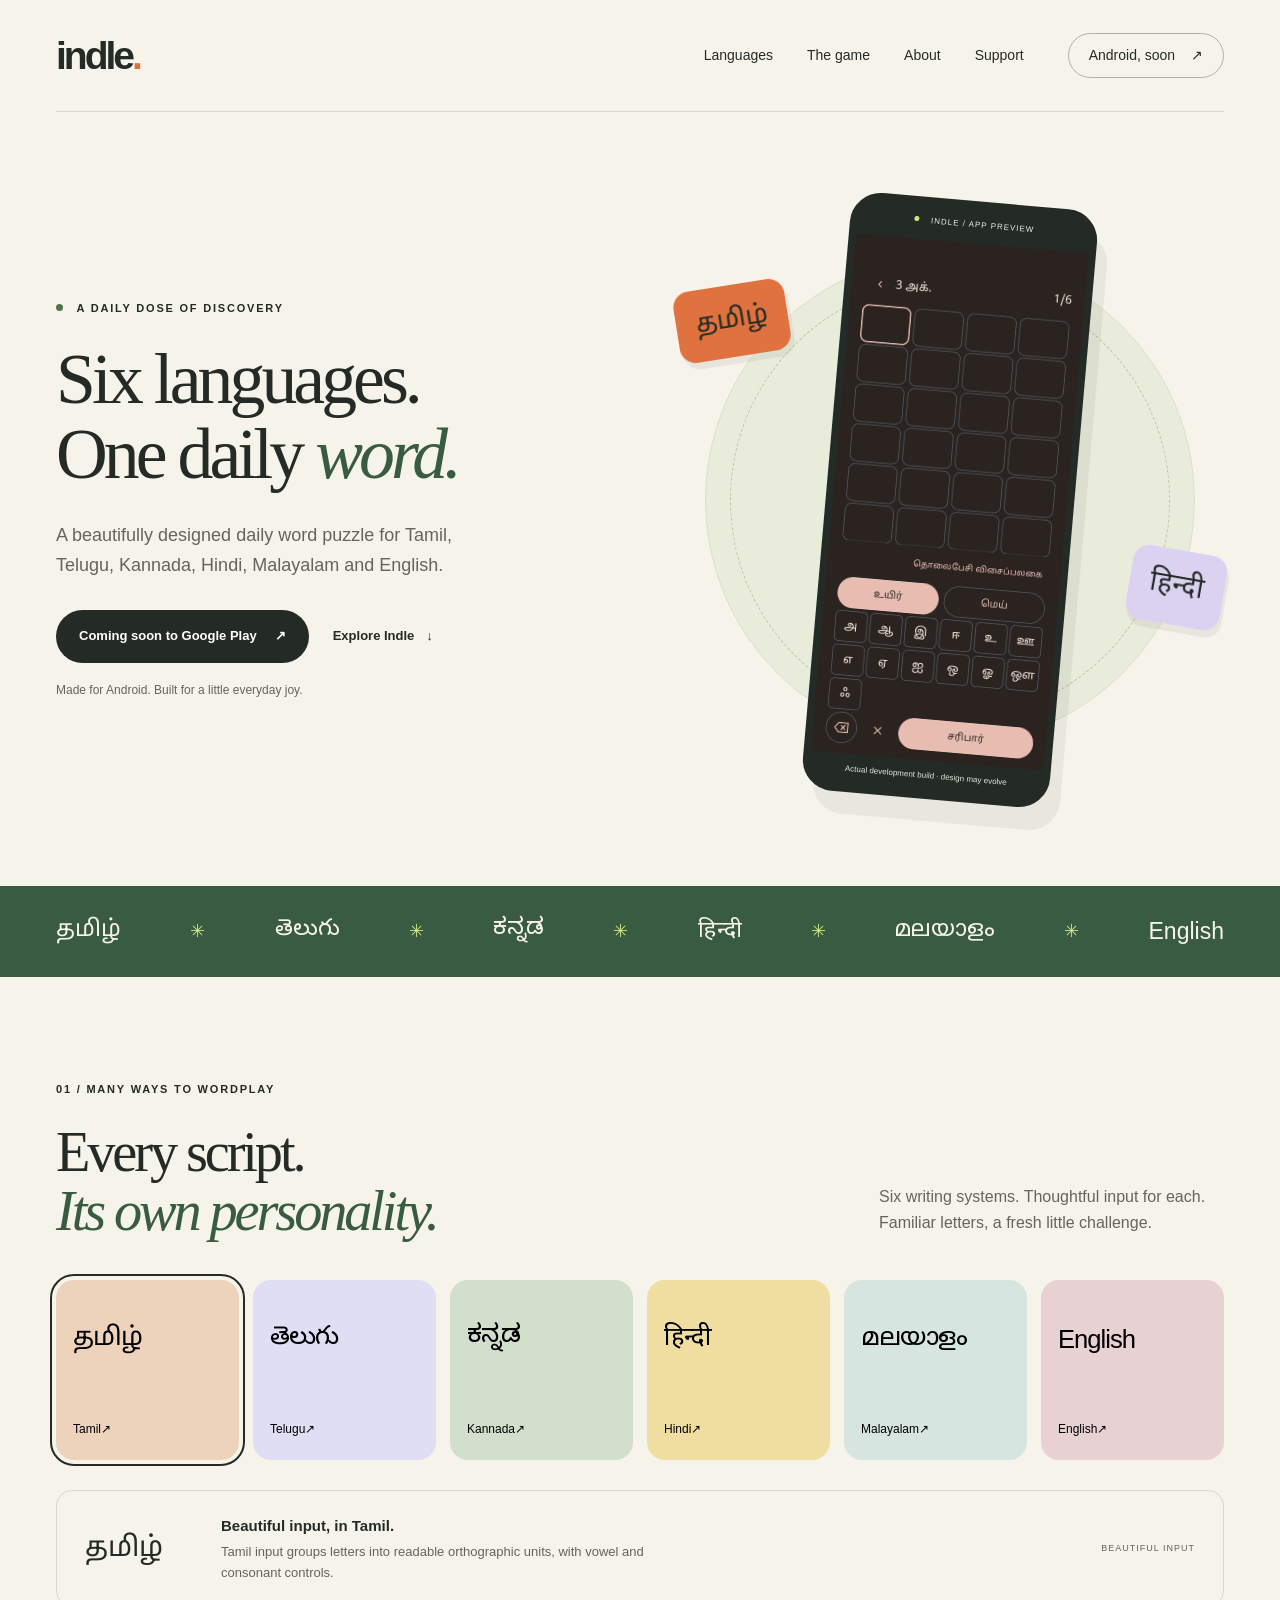
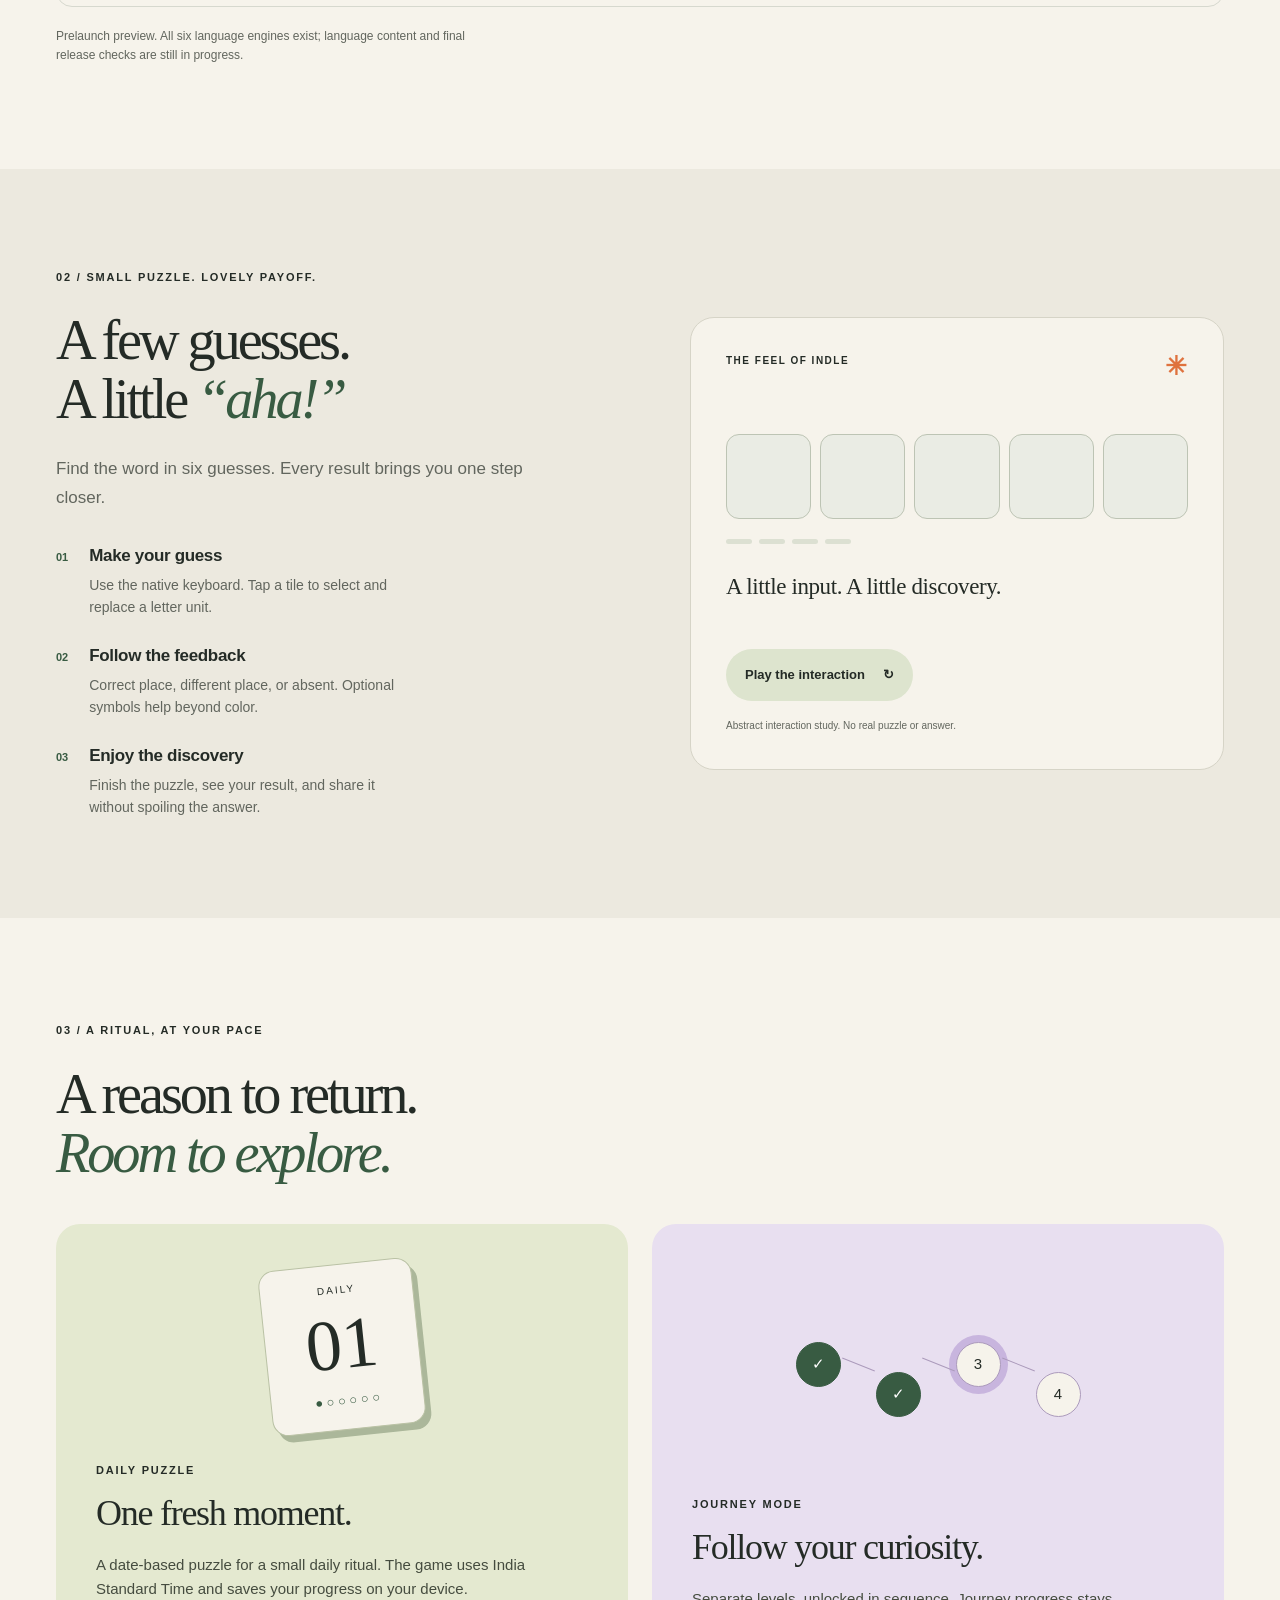
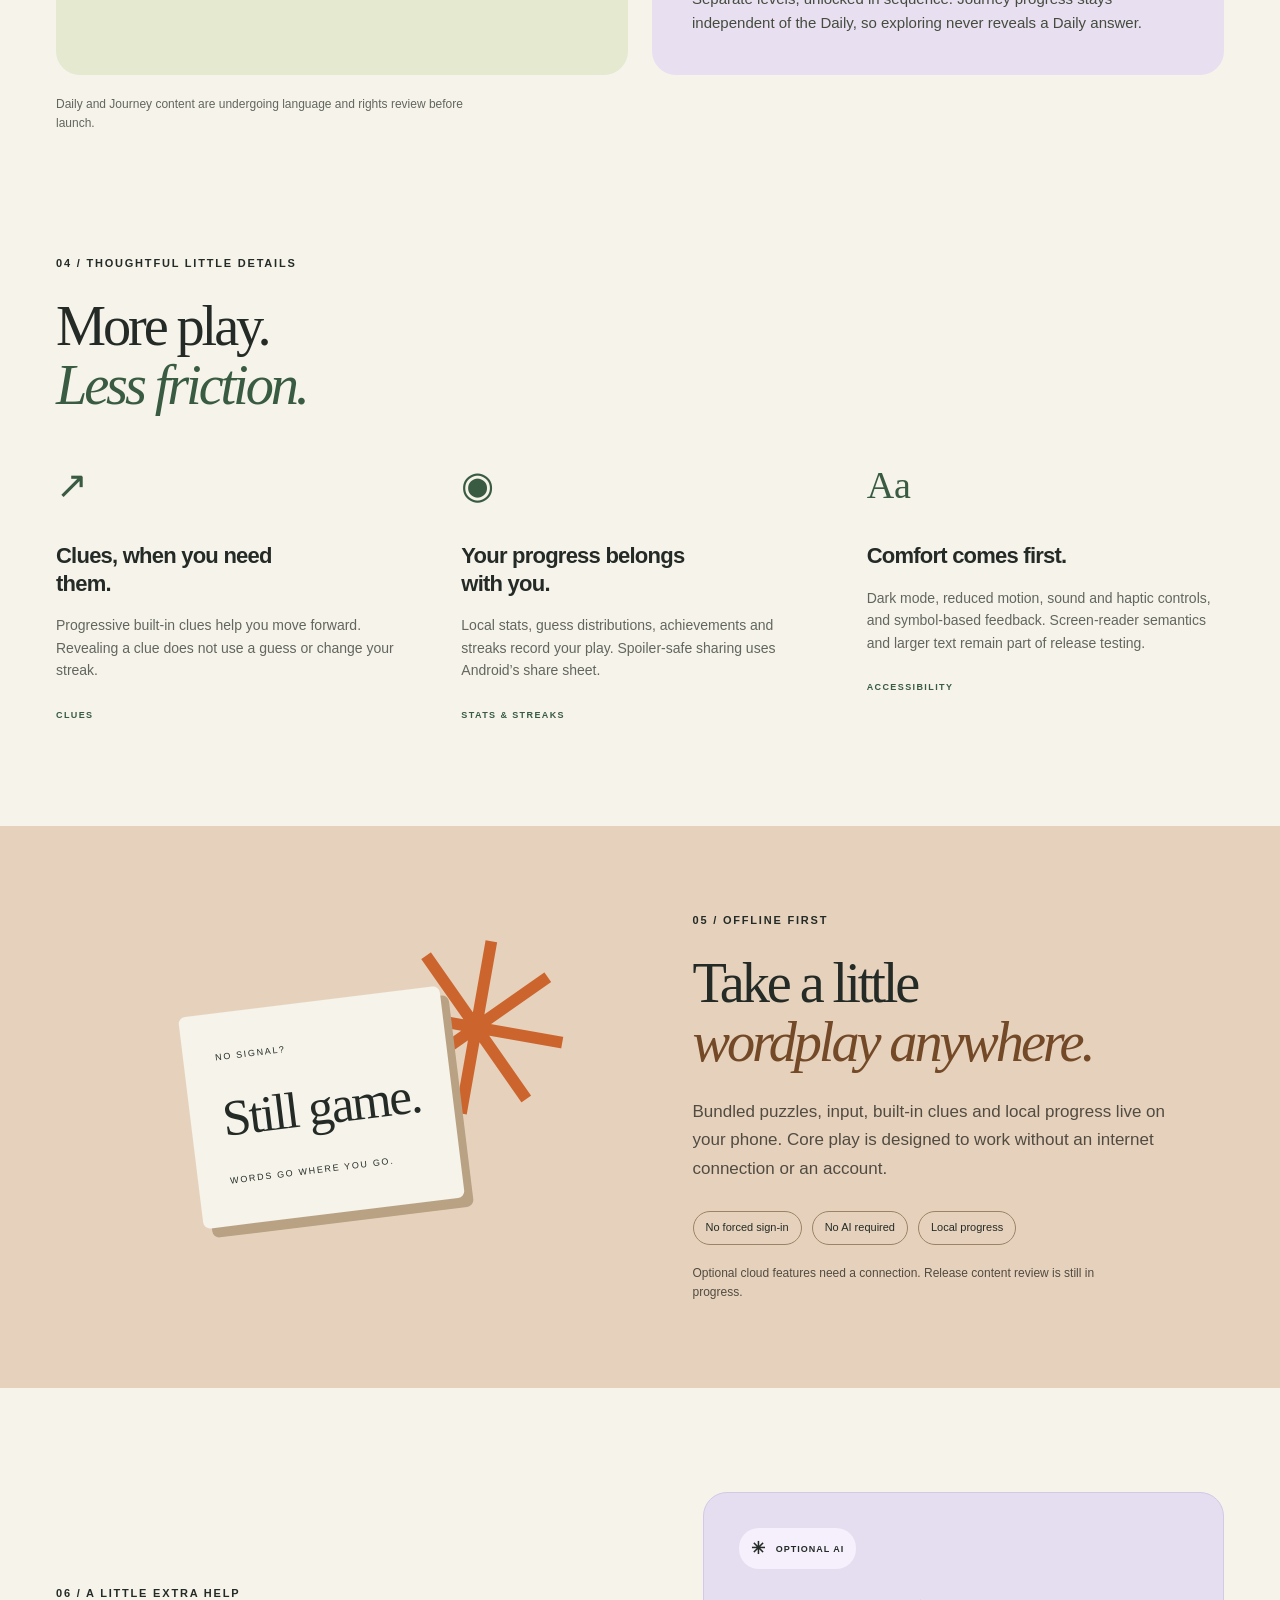
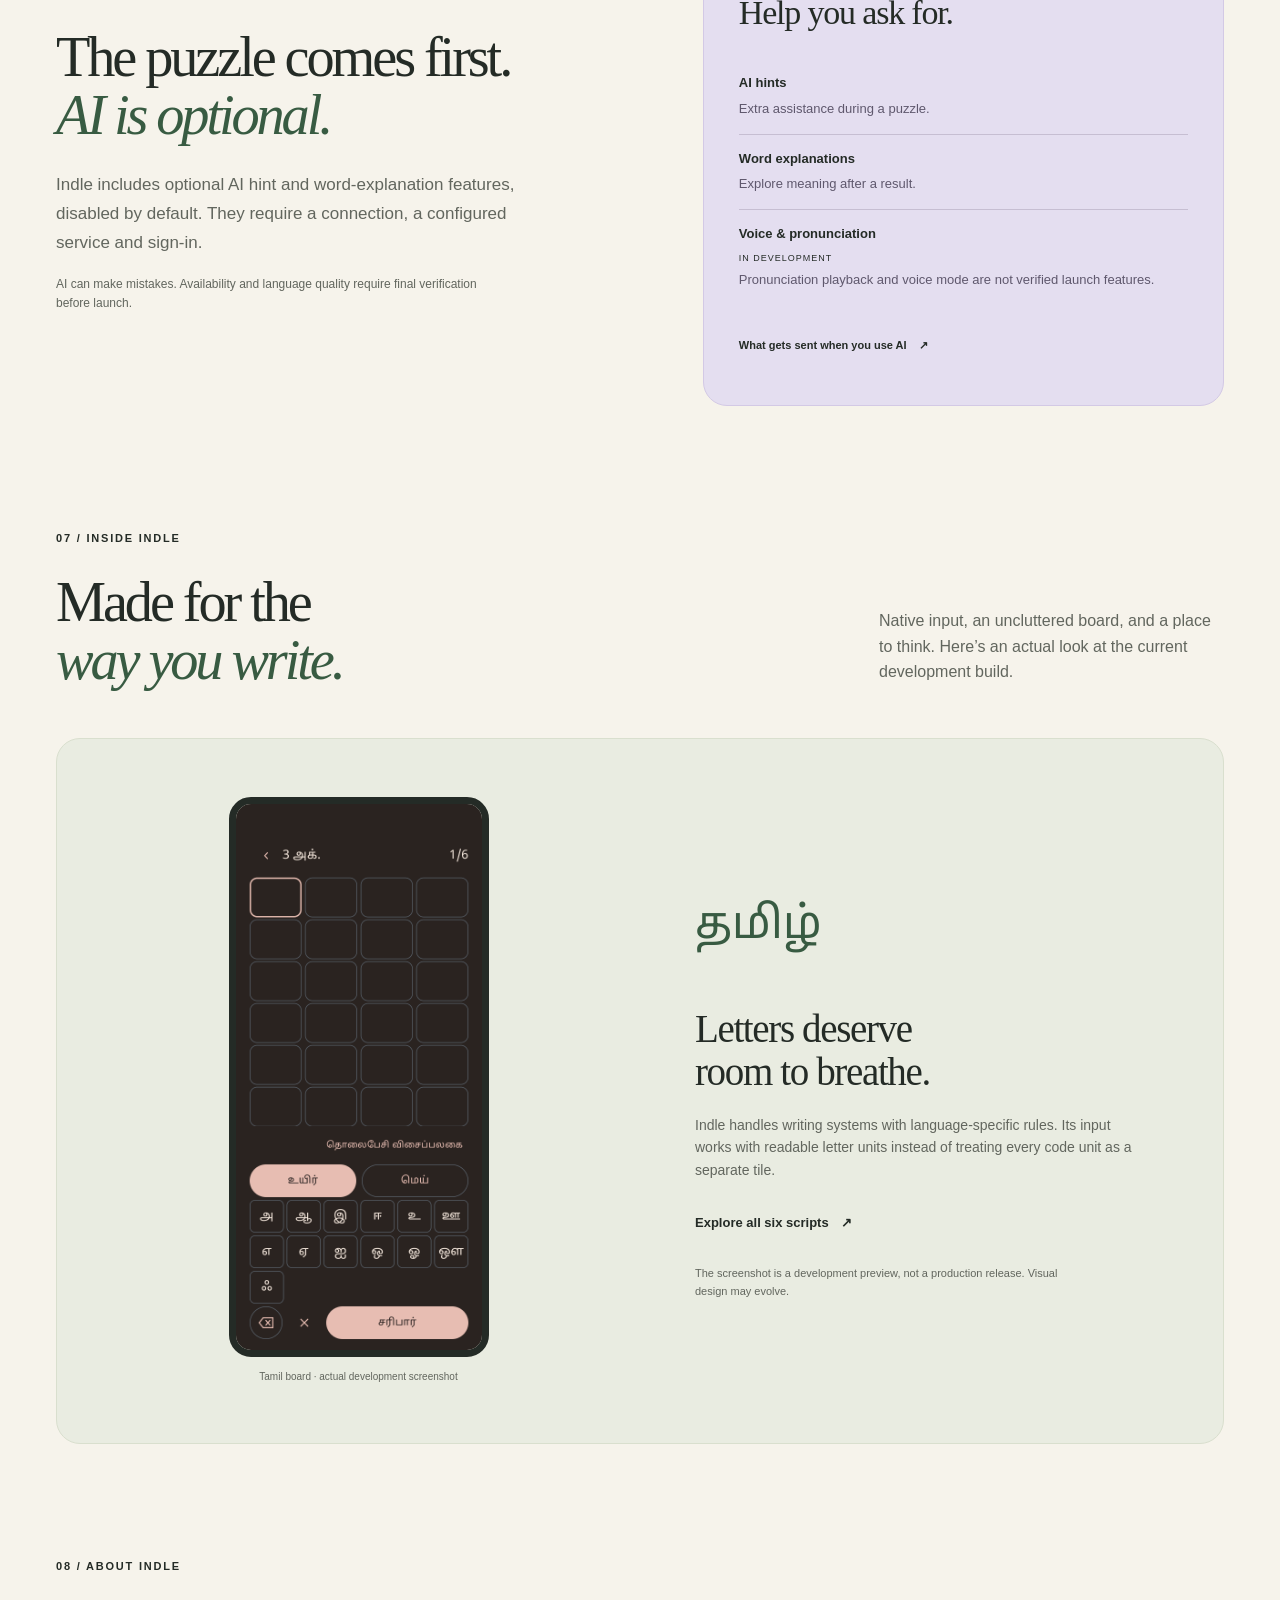
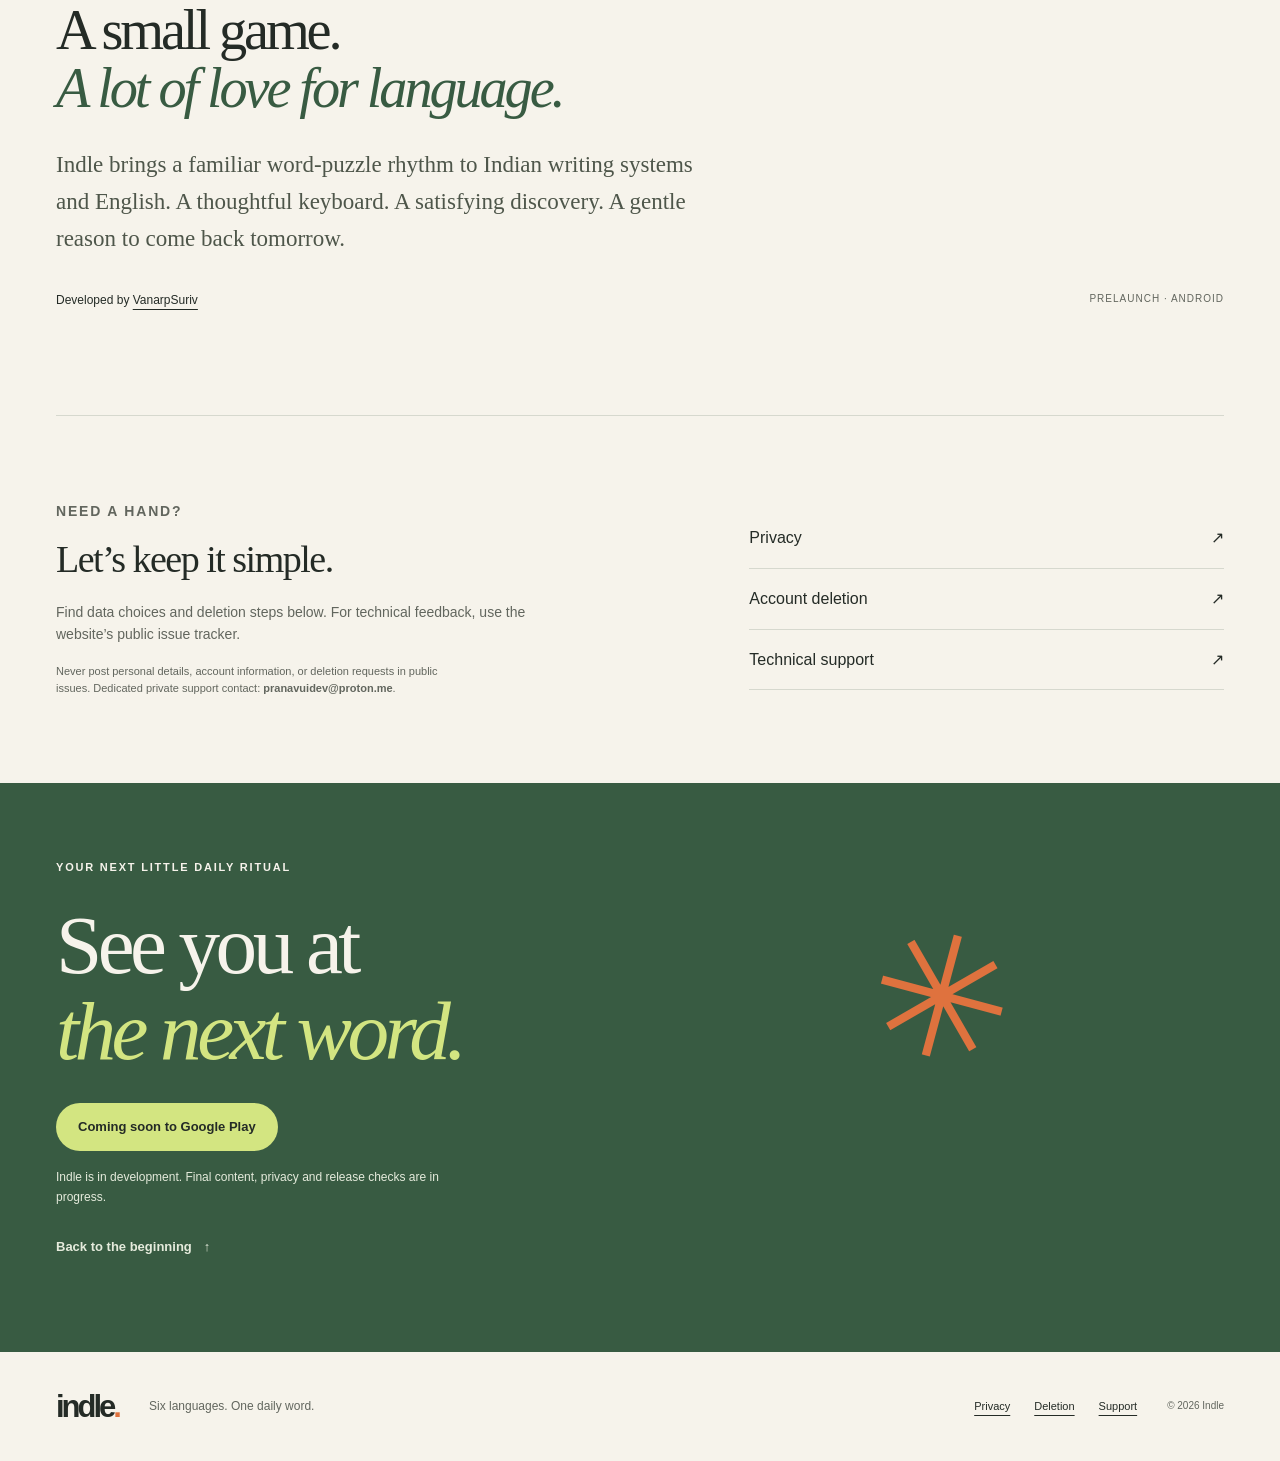
==== commit 7bcdee02: "chore(support): publish support email pranavuidev@proton.me and include delete.html" ====
--- a/index.html
+++ b/index.html
@@ -93,7 +93,7 @@
 
     <section class="section wrap about" id="about" aria-labelledby="about-title"><p class="eyebrow">08 / ABOUT INDLE</p><h2 id="about-title">A small game.<br><em>A lot of love for language.</em></h2><p class="about-copy">Indle brings a familiar word-puzzle rhythm to Indian writing systems and English. A thoughtful keyboard. A satisfying discovery. A gentle reason to come back tomorrow.</p><div class="about-bottom"><span>Developed by <a href="https://github.com/VanarpSuriv">VanarpSuriv</a></span><span class="prelaunch">PRELAUNCH · ANDROID</span></div></section>
 
-    <section class="support-section wrap" id="support" aria-labelledby="support-title"><div><p class="eyebrow">NEED A HAND?</p><h2 id="support-title">Let’s keep it simple.</h2><p>Find data choices and deletion steps below. For technical feedback, use the website’s public issue tracker.</p><p class="fine">Never post personal details, account information, or deletion requests in public issues. A private support and deletion channel is still required before app launch.</p></div><div class="support-links"><a href="privacy.html">Privacy <span aria-hidden="true">↗</span></a><a href="account-deletion.html">Account deletion <span aria-hidden="true">↗</span></a><a href="https://github.com/VanarpSuriv/Indle-site/issues">Technical support <span aria-hidden="true">↗</span></a></div></section>
+    <section class="support-section wrap" id="support" aria-labelledby="support-title"><div><p class="eyebrow">NEED A HAND?</p><h2 id="support-title">Let’s keep it simple.</h2><p>Find data choices and deletion steps below. For technical feedback, use the website’s public issue tracker.</p><p class="fine">Never post personal details, account information, or deletion requests in public issues. Dedicated private support contact: <strong>pranavuidev@proton.me</strong>.</p></div><div class="support-links"><a href="privacy.html">Privacy <span aria-hidden="true">↗</span></a><a href="account-deletion.html">Account deletion <span aria-hidden="true">↗</span></a><a href="https://github.com/VanarpSuriv/Indle-site/issues">Technical support <span aria-hidden="true">↗</span></a></div></section>
 
     <section class="android-section" id="android" aria-labelledby="android-title"><div class="wrap"><p class="eyebrow">YOUR NEXT LITTLE DAILY RITUAL</p><h2 id="android-title">See you at<br><em>the next word.</em><span aria-hidden="true">✳</span></h2><p class="launch-pill">Coming soon to Google Play</p><p>Indle is in development. Final content, privacy and release checks are in progress.</p><a class="text-link" href="#main">Back to the beginning <span aria-hidden="true">↑</span></a></div></section>
   </main>
